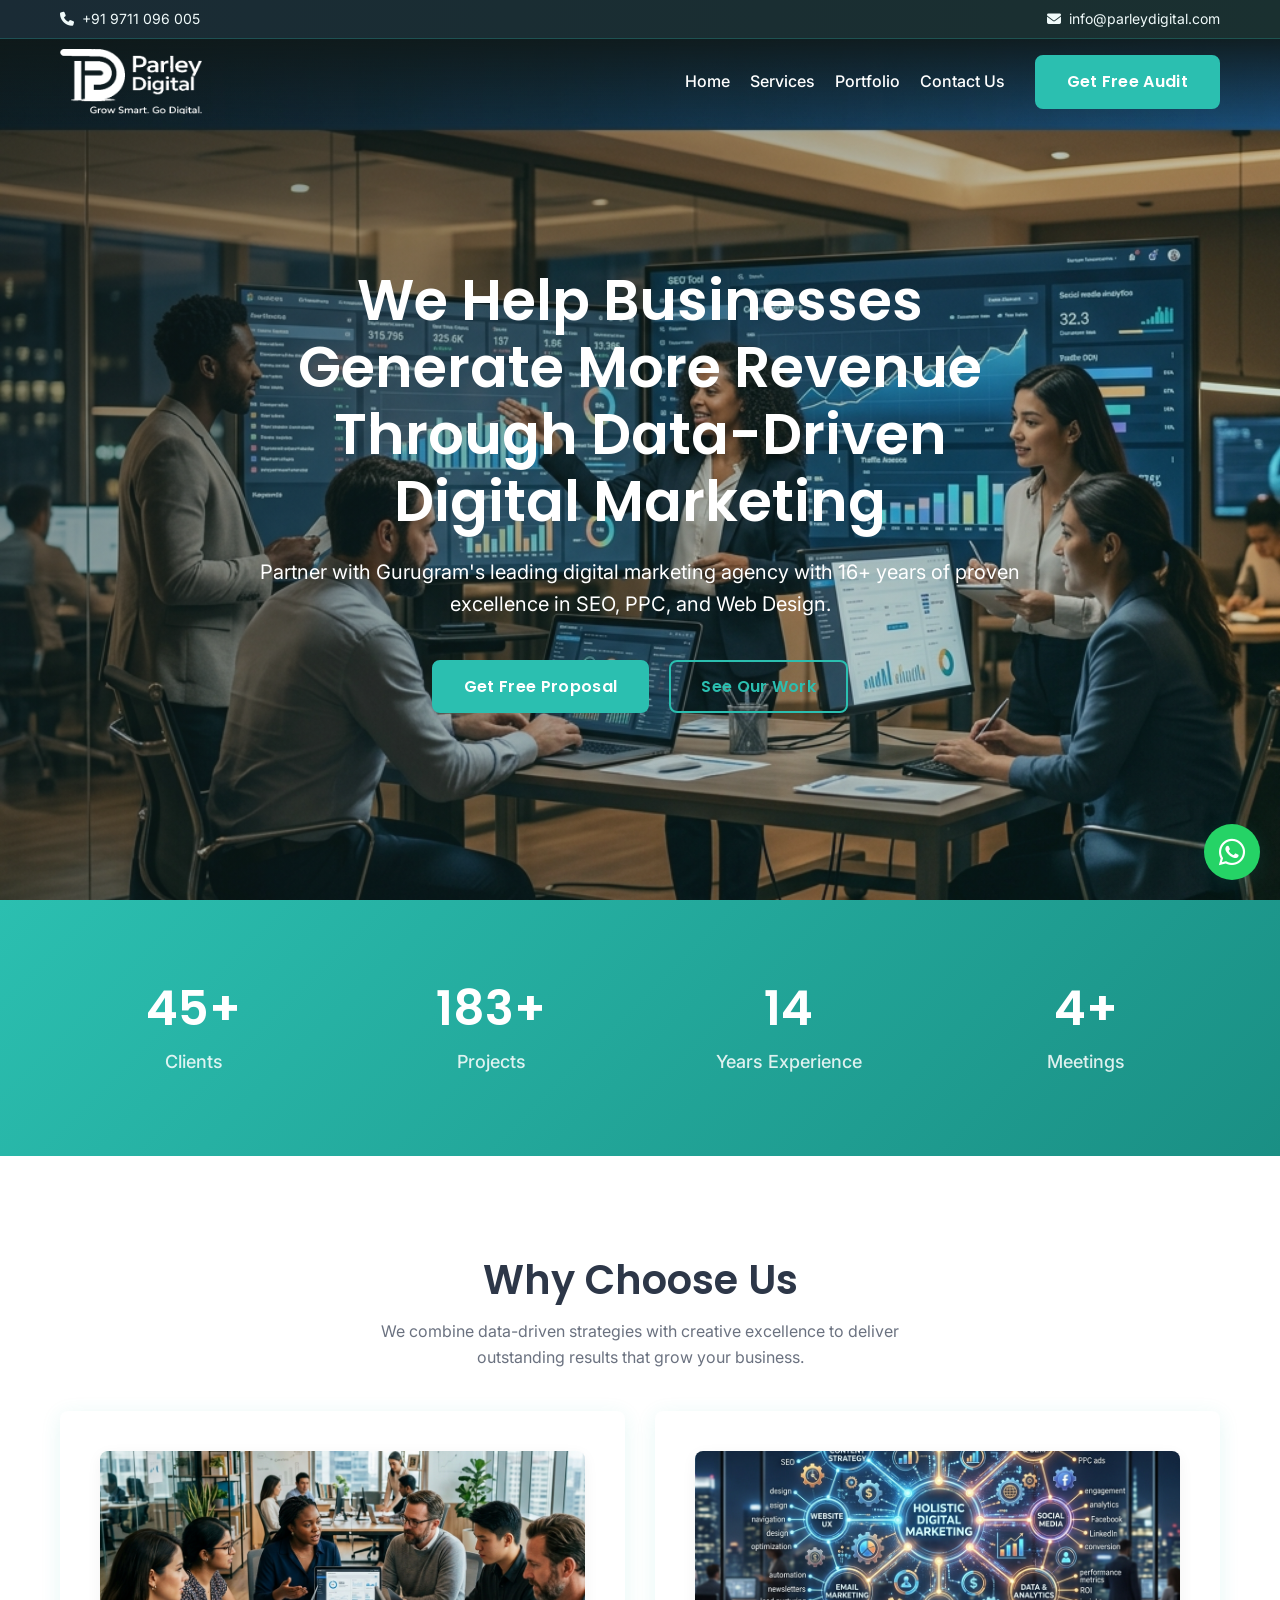
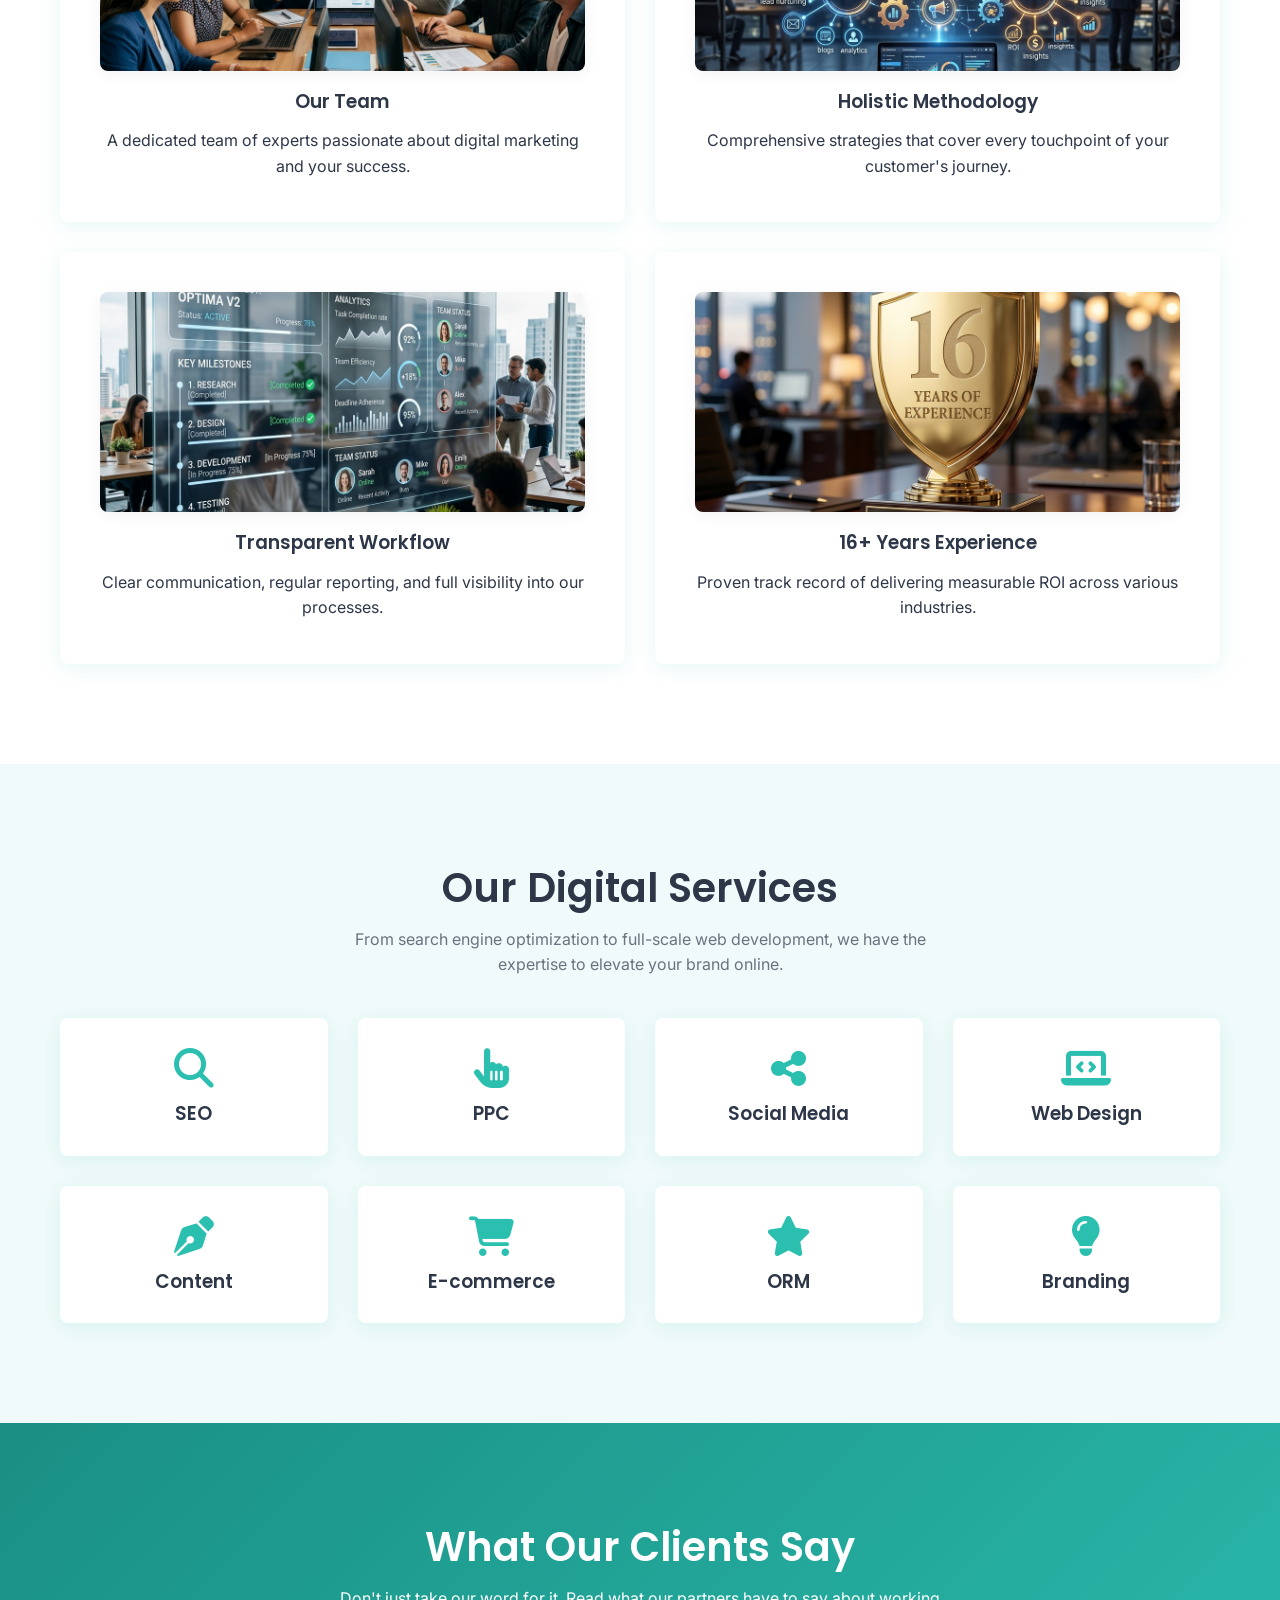
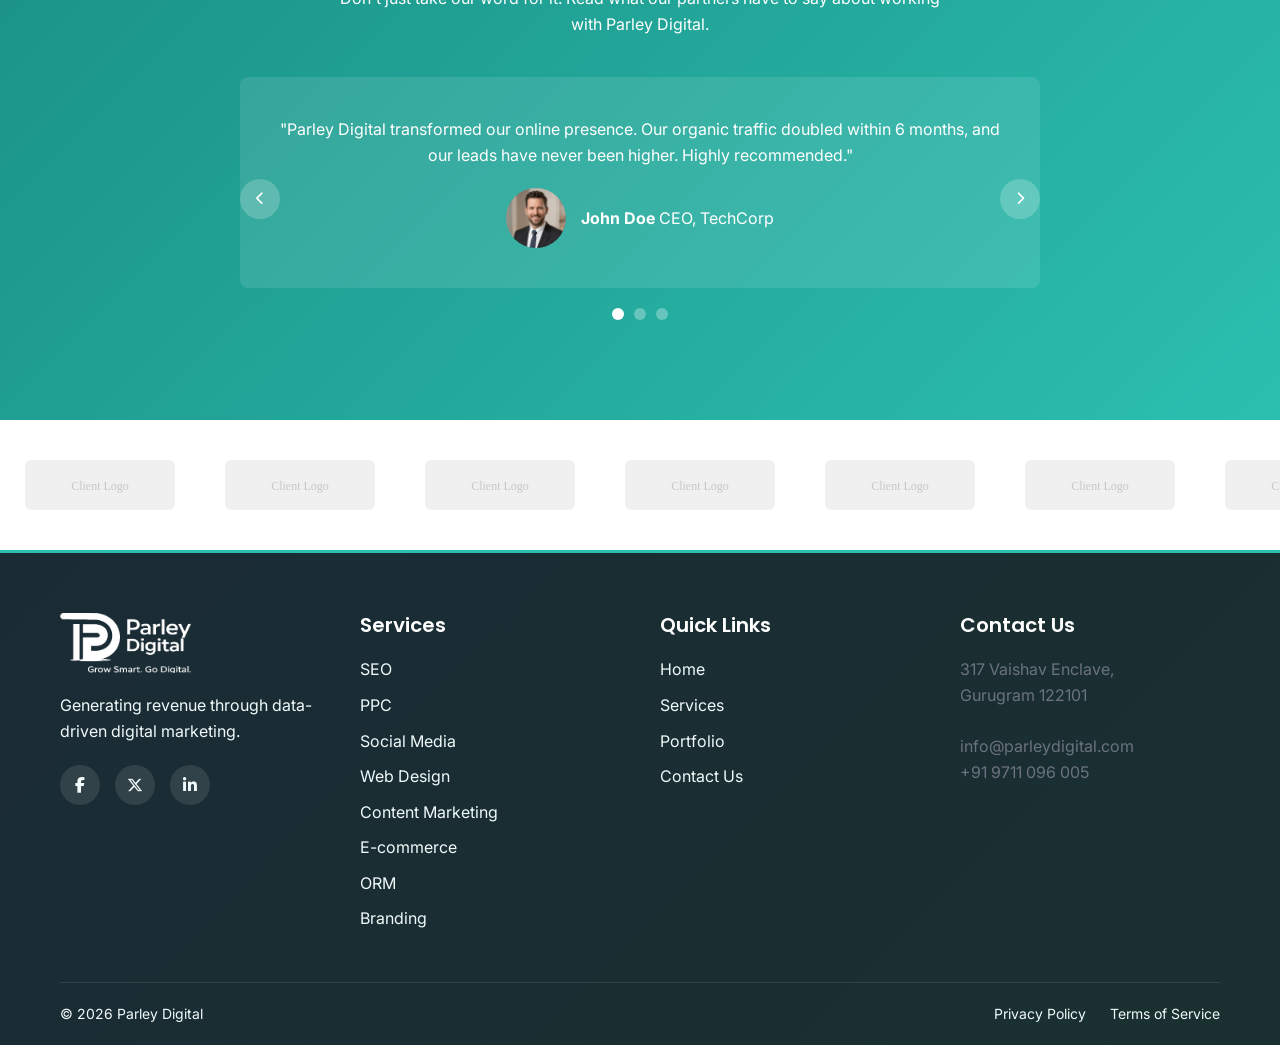
==== index.html @ 940dd18f "Initial commit" ====
<!DOCTYPE html>
<html lang="en">
<head>
  <meta charset="UTF-8">
  <meta name="viewport" content="width=device-width, initial-scale=1.0">
  <title>Digital Marketing Agency India | Parley Digital</title>
  <meta name="description" content="Parley Digital — 16+ years of digital marketing in Gurugram. SEO, PPC, Social Media & Web Design. Get your free proposal today.">
  <link rel="canonical" href="https://parleydigital.com/index.html">
  
  <!-- Favicon -->
  <link rel="icon" type="image/svg+xml" href="assets/icons/favicon.svg">
  
  <!-- Open Graph -->
  <meta property="og:title" content="Digital Marketing Agency India | Parley Digital">
  <meta property="og:description" content="Parley Digital — 16+ years of digital marketing in Gurugram. SEO, PPC, Social Media & Web Design. Get your free proposal today.">
  <meta property="og:type" content="website">
  <meta property="og:url" content="https://parleydigital.com/index.html">
  <meta property="og:image" content="https://parleydigital.com/assets/images/hero-home.jpg">
  
  <!-- Twitter Card -->
  <meta name="twitter:card" content="summary_large_image">
  <meta name="twitter:title" content="Digital Marketing Agency India | Parley Digital">
  <meta name="twitter:description" content="Parley Digital — 16+ years of digital marketing in Gurugram. SEO, PPC, Social Media & Web Design. Get your free proposal today.">
  
  <!-- Preload Hero Image -->
  <link rel="preload" href="assets/images/hero-home.jpg" as="image">
  
  <!-- Google Fonts -->
  <link rel="preconnect" href="https://fonts.googleapis.com">
  <link rel="preconnect" href="https://fonts.gstatic.com" crossorigin>
  <link href="https://fonts.googleapis.com/css2?family=Inter:wght@400;500;600&family=Poppins:wght@500;600;700&display=swap" rel="stylesheet">
  
  <!-- Font Awesome -->
  <link rel="stylesheet" href="https://cdnjs.cloudflare.com/ajax/libs/font-awesome/6.5.0/css/all.min.css">
  
  <!-- Styles -->
  <link rel="stylesheet" href="css/styles.css">

  <!-- JSON-LD LocalBusiness -->
  <script type="application/ld+json">
  {
    "@context": "https://schema.org",
    "@type": "MarketingAgency",
    "name": "Parley Digital",
    "image": "https://parleydigital.com/assets/icons/logo.png",
    "description": "We Help Businesses Generate More Revenue Through Data-Driven Digital Marketing",
    "address": {
      "@type": "PostalAddress",
      "streetAddress": "317 Vaishav Enclave",
      "addressLocality": "Gurugram",
      "postalCode": "122101",
      "addressCountry": "IN"
    },
    "telephone": "+919711096005",
    "url": "https://parleydigital.com",
    "sameAs": [
      "https://twitter.com/parleydigital",
      "https://linkedin.com/company/parleydigital"
    ]
  }
  </script>
</head>
<body class="home-page">

  <!-- SETUP-002: Navigation -->
  <header class="site-header">
    <div class="top-bar">
      <div class="container">
        <div class="top-bar-content">
          <span><i class="fa-solid fa-phone"></i> +91 9711 096 005</span>
          <span><i class="fa-solid fa-envelope"></i> info@parleydigital.com</span>
        </div>
      </div>
    </div>
    <nav class="main-nav">
      <div class="container nav-container">
        <a href="index.html" class="logo">
          <!-- CLIENT: replace with logo SVG -->
          <img src="assets/icons/logo.png" alt="Parley Digital Logo" width="auto" height="55">
        </a>
        
        <button class="menu-toggle" aria-expanded="false" aria-label="Toggle navigation">
          <i class="fa-solid fa-bars"></i>
        </button>

        <div class="nav-links">
          <ul>
            <li><a href="index.html">Home</a></li>
            <li><a href="services.html">Services</a></li>
            <li><a href="portfolio.html">Portfolio</a></li>
            <li><a href="contact.html">Contact Us</a></li>
          </ul>
          <a href="contact.html" class="btn-primary">Get Free Audit</a>
        </div>
      </div>
    </nav>
  </header>

  <main>
    <!-- HOME-001: Hero Section -->
    <section class="hero">
      <div class="hero-overlay"></div>
      <!-- CLIENT: replace with real hero image -->
      <img src="assets/images/hero-home.jpg" alt="Data-Driven Digital Marketing Team" class="hero-img" width="1920" height="1080" fetchpriority="high" loading="eager">
      <div class="container">
        <div class="hero-content">
          <h1>We Help Businesses Generate More Revenue Through Data-Driven Digital Marketing</h1>
          <p>Partner with Gurugram's leading digital marketing agency with 16+ years of proven excellence in SEO, PPC, and Web Design.</p>
          <div class="hero-ctas">
            <a href="contact.html" class="btn-primary">Get Free Proposal</a>
            <a href="portfolio.html" class="btn-secondary">See Our Work</a>
          </div>
        </div>
      </div>
    </section>

    <!-- HOME-002: Stats Counter -->
    <section class="stats reveal">
      <div class="container">
        <div class="stats-grid">
          <div class="stat-item" data-target="50" data-suffix="+">
            <h3><span class="counter">0</span></h3>
            <p>Clients</p>
          </div>
          <div class="stat-item" data-target="200" data-suffix="+">
            <h3><span class="counter">0</span></h3>
            <p>Projects</p>
          </div>
          <div class="stat-item" data-target="16">
            <h3><span class="counter">0</span></h3>
            <p>Years Experience</p>
          </div>
          <div class="stat-item" data-target="5" data-suffix="+">
            <h3><span class="counter">0</span></h3>
            <p>Meetings</p>
          </div>
        </div>
      </div>
    </section>

    <!-- HOME-003: Why Choose Us -->
    <section class="why-us">
      <div class="container">
        <div class="section-title reveal">
          <h2>Why Choose Us</h2>
          <p>We combine data-driven strategies with creative excellence to deliver outstanding results that grow your business.</p>
        </div>
        <div class="why-grid">
          <div class="why-card reveal delay-100">
            <img src="assets/images/why_our_team_new.png" alt="Our Team" class="why-img">
            <h3>Our Team</h3>
            <p>A dedicated team of experts passionate about digital marketing and your success.</p>
          </div>
          <div class="why-card reveal delay-200">
            <img src="assets/images/why_us_methodology_1776846348963.png" alt="Holistic Methodology" class="why-img">
            <h3>Holistic Methodology</h3>
            <p>Comprehensive strategies that cover every touchpoint of your customer's journey.</p>
          </div>
          <div class="why-card reveal delay-300">
            <img src="assets/images/why_us_workflow_1776846402614.png" alt="Transparent Workflow" class="why-img">
            <h3>Transparent Workflow</h3>
            <p>Clear communication, regular reporting, and full visibility into our processes.</p>
          </div>
          <div class="why-card reveal delay-400">
            <img src="assets/images/why_us_experience_1776846447011.png" alt="16+ Years Experience" class="why-img">
            <h3>16+ Years Experience</h3>
            <p>Proven track record of delivering measurable ROI across various industries.</p>
          </div>
        </div>
      </div>
    </section>

    <!-- HOME-004: Services Grid -->
    <section class="services-section">
      <div class="container">
        <div class="section-title reveal">
          <h2>Our Digital Services</h2>
          <p>From search engine optimization to full-scale web development, we have the expertise to elevate your brand online.</p>
        </div>
        <div class="services-grid">
          <a href="services.html#seo" class="service-tile reveal delay-100">
            <i class="fa-solid fa-magnifying-glass"></i>
            <h3>SEO</h3>
          </a>
          <a href="services.html#ppc" class="service-tile reveal delay-200">
            <i class="fa-solid fa-hand-pointer"></i>
            <h3>PPC</h3>
          </a>
          <a href="services.html#social" class="service-tile reveal delay-300">
            <i class="fa-solid fa-share-nodes"></i>
            <h3>Social Media</h3>
          </a>
          <a href="services.html#web-design" class="service-tile reveal delay-400">
            <i class="fa-solid fa-laptop-code"></i>
            <h3>Web Design</h3>
          </a>
          <a href="services.html#content" class="service-tile reveal delay-100">
            <i class="fa-solid fa-pen-nib"></i>
            <h3>Content</h3>
          </a>
          <a href="services.html#ecommerce" class="service-tile reveal delay-200">
            <i class="fa-solid fa-cart-shopping"></i>
            <h3>E-commerce</h3>
          </a>
          <a href="services.html#orm" class="service-tile reveal delay-300">
            <i class="fa-solid fa-star"></i>
            <h3>ORM</h3>
          </a>
          <a href="services.html#branding" class="service-tile reveal delay-400">
            <i class="fa-solid fa-lightbulb"></i>
            <h3>Branding</h3>
          </a>
        </div>
      </div>
    </section>

    <!-- HOME-005: Testimonials Slider -->
    <section class="testimonials-section">
      <div class="container">
        <div class="section-title reveal">
          <h2>What Our Clients Say</h2>
          <p>Don't just take our word for it. Read what our partners have to say about working with Parley Digital.</p>
        </div>
        <div class="slider-container reveal">
          <div class="slider-track">
            <!-- Testimonial 1 -->
            <div class="testimonial-slide">
              <p>"Parley Digital transformed our online presence. Our organic traffic doubled within 6 months, and our leads have never been higher. Highly recommended."</p>
              <div class="testimonial-client">
                <!-- CLIENT: replace with real client photo -->
                <img src="assets/images/placeholder-client.jpg" alt="John Doe - CEO" width="60" height="60" loading="lazy">
                <div>
                  <strong>John Doe</strong>
                  <span>CEO, TechCorp</span>
                </div>
              </div>
            </div>
            <!-- Testimonial 2 -->
            <div class="testimonial-slide">
              <p>"The team's transparent workflow and holistic methodology mean we always know exactly what they're doing and why. True partners in our growth."</p>
              <div class="testimonial-client">
                <!-- CLIENT: replace with real client photo -->
                <img src="assets/images/placeholder-client.jpg" alt="Jane Smith - Marketing Director" width="60" height="60" loading="lazy">
                <div>
                  <strong>Jane Smith</strong>
                  <span>Marketing Director, RetailPlus</span>
                </div>
              </div>
            </div>
            <!-- Testimonial 3 -->
            <div class="testimonial-slide">
              <p>"Their web design team delivered a beautiful, fast, and SEO-optimized site that perfectly captures our brand identity. We couldn't be happier."</p>
              <div class="testimonial-client">
                <!-- CLIENT: replace with real client photo -->
                <img src="assets/images/placeholder-client.jpg" alt="Michael Brown - Founder" width="60" height="60" loading="lazy">
                <div>
                  <strong>Michael Brown</strong>
                  <span>Founder, StartupX</span>
                </div>
              </div>
            </div>
          </div>
          <div class="slider-arrows">
            <button class="slider-prev" aria-label="Previous Testimonial"><i class="fa-solid fa-chevron-left"></i></button>
            <button class="slider-next" aria-label="Next Testimonial"><i class="fa-solid fa-chevron-right"></i></button>
          </div>
          <div class="slider-dots"></div>
        </div>
      </div>
    </section>

    <!-- HOME-006: Client Logo Strip -->
    <section class="client-strip reveal">
      <div class="logo-slider">
        <!-- 8 Logos (repeated once for infinite scroll, meaning 16 total) -->
        <!-- CLIENT: replace with real client logos -->
        <div class="logo-slide"><img src="assets/images/logo-placeholder.svg" alt="Client Logo 1" width="150" height="50" loading="lazy"></div>
        <div class="logo-slide"><img src="assets/images/logo-placeholder.svg" alt="Client Logo 2" width="150" height="50" loading="lazy"></div>
        <div class="logo-slide"><img src="assets/images/logo-placeholder.svg" alt="Client Logo 3" width="150" height="50" loading="lazy"></div>
        <div class="logo-slide"><img src="assets/images/logo-placeholder.svg" alt="Client Logo 4" width="150" height="50" loading="lazy"></div>
        <div class="logo-slide"><img src="assets/images/logo-placeholder.svg" alt="Client Logo 5" width="150" height="50" loading="lazy"></div>
        <div class="logo-slide"><img src="assets/images/logo-placeholder.svg" alt="Client Logo 6" width="150" height="50" loading="lazy"></div>
        <div class="logo-slide"><img src="assets/images/logo-placeholder.svg" alt="Client Logo 7" width="150" height="50" loading="lazy"></div>
        <div class="logo-slide"><img src="assets/images/logo-placeholder.svg" alt="Client Logo 8" width="150" height="50" loading="lazy"></div>
        <!-- Duplicates for seamless transition -->
        <!-- CLIENT: replace with real client logos -->
        <div class="logo-slide"><img src="assets/images/logo-placeholder.svg" alt="Client Logo 1 Backup" width="150" height="50" loading="lazy"></div>
        <div class="logo-slide"><img src="assets/images/logo-placeholder.svg" alt="Client Logo 2 Backup" width="150" height="50" loading="lazy"></div>
        <div class="logo-slide"><img src="assets/images/logo-placeholder.svg" alt="Client Logo 3 Backup" width="150" height="50" loading="lazy"></div>
        <div class="logo-slide"><img src="assets/images/logo-placeholder.svg" alt="Client Logo 4 Backup" width="150" height="50" loading="lazy"></div>
        <div class="logo-slide"><img src="assets/images/logo-placeholder.svg" alt="Client Logo 5 Backup" width="150" height="50" loading="lazy"></div>
        <div class="logo-slide"><img src="assets/images/logo-placeholder.svg" alt="Client Logo 6 Backup" width="150" height="50" loading="lazy"></div>
        <div class="logo-slide"><img src="assets/images/logo-placeholder.svg" alt="Client Logo 7 Backup" width="150" height="50" loading="lazy"></div>
        <div class="logo-slide"><img src="assets/images/logo-placeholder.svg" alt="Client Logo 8 Backup" width="150" height="50" loading="lazy"></div>
      </div>
    </section>

  </main>

  <!-- SETUP-003: Footer -->
  <footer class="site-footer">
    <div class="container">
      <div class="footer-grid">
        <!-- Col 1 -->
        <div class="footer-col reveal delay-100">
          <a href="index.html" class="footer-logo">
            <!-- CLIENT: replace with logo SVG -->
            <img src="assets/icons/logo.png" alt="Parley Digital Logo" width="auto" height="55" loading="lazy">
          </a>
          <p class="tagline">Generating revenue through data-driven digital marketing.</p>
          <div class="social-links">
            <a href="https://facebook.com/parleydigital1" target="_blank" rel="noopener" aria-label="Facebook"><i class="fa-brands fa-facebook-f"></i></a>
            <a href="https://twitter.com/parleydigital" target="_blank" rel="noopener" aria-label="Twitter"><i class="fa-brands fa-x-twitter"></i></a>
            <a href="https://linkedin.com/company/parleydigital" target="_blank" rel="noopener" aria-label="LinkedIn"><i class="fa-brands fa-linkedin-in"></i></a>
          </div>
        </div>
        <!-- Col 2 -->
        <div class="footer-col reveal delay-200">
          <h3>Services</h3>
          <ul>
            <li><a href="services.html#seo">SEO</a></li>
            <li><a href="services.html#ppc">PPC</a></li>
            <li><a href="services.html#social">Social Media</a></li>
            <li><a href="services.html#web-design">Web Design</a></li>
            <li><a href="services.html#content">Content Marketing</a></li>
            <li><a href="services.html#ecommerce">E-commerce</a></li>
            <li><a href="services.html#orm">ORM</a></li>
            <li><a href="services.html#branding">Branding</a></li>
          </ul>
        </div>
        <!-- Col 3 -->
        <div class="footer-col reveal delay-300">
          <h3>Quick Links</h3>
          <ul>
            <li><a href="index.html">Home</a></li>
            <li><a href="services.html">Services</a></li>
            <li><a href="portfolio.html">Portfolio</a></li>
            <li><a href="contact.html">Contact Us</a></li>
          </ul>
        </div>
        <!-- Col 4 -->
        <div class="footer-col reveal delay-400">
          <h3>Contact Us</h3>
          <address>
            317 Vaishav Enclave,<br>
            Gurugram 122101<br><br>
            <a href="mailto:info@parleydigital.com">info@parleydigital.com</a><br>
            <a href="tel:+919711096005">+91 9711 096 005</a>
          </address>
        </div>
      </div>
      <div class="bottom-bar">
        <p>&copy; 2026 Parley Digital</p>
        <div class="legal-links">
          <a href="privacy-policy.html">Privacy Policy</a>
          <a href="terms.html">Terms of Service</a>
        </div>
      </div>
    </div>
  </footer>

  <!-- WhatsApp Floating Button -->
  <a href="https://wa.me/919711096005?text=Hi%2C%20I%27m%20interested%20in%20your%20services" class="whatsapp-btn" target="_blank" title="Chat with us" aria-label="Chat with us on WhatsApp">
    <i class="fa-brands fa-whatsapp"></i>
  </a>

  <!-- Scripts -->
  <script src="js/main.js"></script>
</body>
</html>
---- css/styles.css ----
/* ==========================================================================
   SETUP-001 - Design Tokens
   ========================================================================== */
:root {
  /* Parley Digital brand palette — matched to logo teal */
  --color-primary: #2BBFB0;   /* bright teal  */
  --color-primary-dark: #1A8F84; /* deep teal hover */
  --color-accent:  #F4845F;   /* warm coral accent */
  --color-dark:    #2D3748;   /* charcoal (logo text colour) */
  --color-light:   #F0FAFA;   /* teal-tinted off-white */
  --color-gray:    #6B7280;
  --color-white:   #FFFFFF;
  --font-heading:  'Poppins', sans-serif;
  --font-body:     'Inter', sans-serif;
  --radius:        8px;
  --shadow:        0 4px 20px rgba(43,191,176,0.12);
  --transition:    all 0.3s ease;
  --container-max: 1200px;
}

/* ==========================================================================
   CSS Reset
   ========================================================================== */
*, *::before, *::after {
  box-sizing: border-box;
  margin: 0;
  padding: 0;
}

html {
  scroll-behavior: smooth;
  font-family: var(--font-body);
  color: var(--color-dark);
}

body {
  line-height: 1.6;
  background-color: var(--color-white);
  overflow-x: hidden;
}

h1, h2, h3, h4, h5, h6 {
  font-family: var(--font-heading);
  font-weight: 600;
  line-height: 1.2;
}

img {
  max-width: 100%;
  height: auto;
  display: block;
}

a {
  text-decoration: none;
  color: inherit;
  transition: var(--transition);
}

ul {
  list-style: none;
}

/* ==========================================================================
   Utility Classes
   ========================================================================== */
.container {
  width: 100%;
  max-width: var(--container-max);
  margin: 0 auto;
  padding: 0 20px;
}

.btn-primary {
  display: inline-block;
  background-color: var(--color-primary);
  color: var(--color-white);
  font-family: var(--font-heading);
  font-weight: 600;
  padding: 12px 30px;
  border-radius: var(--radius);
  transition: var(--transition);
  border: 2px solid var(--color-primary);
  cursor: pointer;
  text-align: center;
  letter-spacing: 0.02em;
}

.btn-primary:hover {
  background-color: var(--color-primary-dark);
  border-color: var(--color-primary-dark);
  color: var(--color-white);
  transform: translateY(-2px);
  box-shadow: 0 6px 20px rgba(43,191,176,0.35);
}

.btn-secondary {
  display: inline-block;
  background-color: transparent;
  color: var(--color-primary);
  font-family: var(--font-heading);
  font-weight: 600;
  padding: 12px 30px;
  border-radius: var(--radius);
  transition: var(--transition);
  border: 2px solid var(--color-primary);
  cursor: pointer;
  text-align: center;
  letter-spacing: 0.02em;
}

.btn-secondary:hover {
  background-color: var(--color-primary);
  color: var(--color-white);
  transform: translateY(-2px);
  box-shadow: 0 6px 20px rgba(43,191,176,0.35);
}

.section-title {
  text-align: center;
  margin-bottom: 40px;
}

.section-title h2 {
  font-size: 2.5rem;
  color: var(--color-dark);
  margin-bottom: 15px;
}

.section-title p {
  color: var(--color-gray);
  max-width: 600px;
  margin: 0 auto;
}

/* ==========================================================================
   Scroll Reveal Base
   ========================================================================== */
.reveal {
  opacity: 0;
  transform: translateY(30px);
  transition: all 0.6s ease;
}

.reveal.visible {
  opacity: 1;
  transform: translateY(0);
}

/* ==========================================================================
   SETUP-002 - Navigation
   ========================================================================== */
.site-header {
  position: fixed;
  top: 0;
  left: 0;
  width: 100%;
  z-index: 1000;
  transition: var(--transition);
}

.site-header.scrolled {
  background-color: var(--color-white);
  box-shadow: 0 2px 20px rgba(43,191,176,0.15);
}

.site-header.scrolled .top-bar {
  display: none;
}

.top-bar {
  background: linear-gradient(90deg, #1A2B35 0%, #1A3030 100%);
  color: var(--color-light);
  padding: 8px 0;
  font-size: 0.875rem;
  border-bottom: 1px solid rgba(43,191,176,0.25);
}

.top-bar-content {
  display: flex;
  justify-content: space-between;
  align-items: center;
}

.top-bar-content span {
  display: flex;
  align-items: center;
  gap: 8px;
}

.main-nav {
  padding: 10px 0;
  background-color: transparent;
  transition: var(--transition);
}

.site-header.scrolled .main-nav {
  padding: 6px 0;
}

.nav-container {
  display: flex;
  justify-content: space-between;
  align-items: center;
}

.logo img {
  height: 65px;
  width: auto;
  transition: var(--transition);
  /* mix-blend-mode removes white bg on any surface */
  mix-blend-mode: multiply;
}

.nav-links {
  display: flex;
  align-items: center;
  gap: 30px;
}

.nav-links ul {
  display: flex;
  gap: 20px;
}

.nav-links a:not(.btn-primary) {
  font-weight: 500;
  color: var(--color-dark);
}

.nav-links a:not(.btn-primary):hover {
  color: var(--color-primary);
}

/* Show logo naturally over dark visor, inverted if transparent, or kept visible */
.site-header:not(.scrolled) .logo img {
  filter: brightness(0) invert(1);
  mix-blend-mode: normal; /* Override multiply so inverted logo does not disappear */
}

/* Dark visor behind nav so logo & links are readable on hero */
.site-header:not(.scrolled) .main-nav {
  background: linear-gradient(to bottom, rgba(15,25,25,0.88) 0%, rgba(15,25,25,0.0) 100%);
}

.site-header:not(.scrolled) .top-bar {
  /* top-bar already has dark bg — stays as-is */
}

.site-header:not(.scrolled) .nav-links a:not(.btn-primary),
.site-header:not(.scrolled) .menu-toggle {
  color: var(--color-white);
}

.menu-toggle {
  display: none;
  background: none;
  border: none;
  font-size: 1.5rem;
  color: var(--color-dark);
  cursor: pointer;
}

@media (max-width: 768px) {
  .top-bar {
    display: none;
  }
  .site-header:not(.scrolled) .nav-links.active a:not(.btn-primary) {
    color: var(--color-dark);
  }
  .nav-links {
    position: fixed;
    top: 85px;
    left: -100%;
    width: 100%;
    height: calc(100vh - 85px);
    background-color: var(--color-white);
    flex-direction: column;
    justify-content: center;
    transition: var(--transition);
  }
  .nav-links.active {
    left: 0;
  }
  .nav-links ul {
    flex-direction: column;
    align-items: center;
  }
  .menu-toggle {
    display: block;
  }
}

/* ==========================================================================
   SETUP-003 - Footer
   ========================================================================== */
.site-footer {
  background: linear-gradient(135deg, #1A2B35 0%, #1A3030 100%);
  color: var(--color-light);
  padding: 60px 0 20px;
  border-top: 3px solid var(--color-primary);
}

.footer-grid {
  display: grid;
  grid-template-columns: repeat(4, 1fr);
  gap: 40px;
  margin-bottom: 40px;
}

.footer-logo img {
  height: 60px;
  width: auto;
  /* invert to full white on dark footer */
  filter: brightness(0) invert(1);
  margin-bottom: 20px;
}

.social-links {
  display: flex;
  gap: 15px;
  margin-top: 20px;
}

.social-links a {
  display: flex;
  align-items: center;
  justify-content: center;
  width: 40px;
  height: 40px;
  background-color: rgba(255, 255, 255, 0.1);
  border-radius: 50%;
  transition: var(--transition);
}

.social-links a:hover {
  background-color: var(--color-primary);
}

.footer-col h3 {
  font-size: 1.25rem;
  margin-bottom: 20px;
  color: var(--color-white);
}

.footer-col ul li {
  margin-bottom: 10px;
}

.footer-col a:hover {
  color: var(--color-primary);
}

.footer-col address {
  font-style: normal;
  color: var(--color-gray);
}

.bottom-bar {
  border-top: 1px solid rgba(255, 255, 255, 0.1);
  padding-top: 20px;
  display: flex;
  justify-content: space-between;
  align-items: center;
  font-size: 0.875rem;
}

.legal-links a {
  margin-left: 20px;
}

@media (max-width: 768px) {
  .footer-grid {
    grid-template-columns: 1fr;
  }
  .bottom-bar {
    flex-direction: column;
    gap: 10px;
    text-align: center;
  }
}

/* ==========================================================================
   HOME-001 - Hero
   ========================================================================== */
.hero {
  position: relative;
  min-height: 100vh;
  display: flex;
  align-items: center;
  background: linear-gradient(135deg, #1A2B35 0%, #1E3A38 50%, #1A2B35 100%);
  color: var(--color-white);
  padding-top: 80px;
  overflow: hidden;
}

.hero-overlay {
  position: absolute;
  top: 0;
  left: 0;
  width: 100%;
  height: 100%;
  background: linear-gradient(135deg, rgba(20,35,35,0.55) 0%, rgba(43,191,176,0.10) 100%);
  z-index: 1;
}

.hero-img {
  position: absolute;
  top: 0;
  left: 0;
  width: 100%;
  height: 100%;
  object-fit: cover;
  z-index: 0;
}

.hero-content {
  position: relative;
  z-index: 2;
  text-align: center;
  max-width: 800px;
  margin: 0 auto;
}

.hero h1 {
  font-size: 3.5rem;
  margin-bottom: 20px;
  animation: fadeInUp 1s ease forwards;
}

.hero p {
  font-size: 1.25rem;
  margin-bottom: 40px;
  animation: fadeInUp 1s ease 0.2s forwards;
  opacity: 0;
}

.hero-ctas {
  display: flex;
  justify-content: center;
  gap: 20px;
  animation: fadeInUp 1s ease 0.4s forwards;
  opacity: 0;
}

@keyframes fadeInUp {
  from {
    opacity: 0;
    transform: translateY(30px);
  }
  to {
    opacity: 1;
    transform: translateY(0);
  }
}

/* ==========================================================================
   HOME-002 - Stats Counter
   ========================================================================== */
.stats {
  padding: 80px 0;
  background: linear-gradient(135deg, var(--color-primary) 0%, var(--color-primary-dark) 100%);
  color: var(--color-white);
}

.stats-grid {
  display: grid;
  grid-template-columns: repeat(4, 1fr);
  gap: 30px;
  text-align: center;
}

.stat-item h3 {
  font-size: 3rem;
  color: var(--color-white);
  margin-bottom: 10px;
}

.stat-item p {
  font-size: 1.125rem;
  color: rgba(255,255,255,0.85);
  font-weight: 500;
}

@media (max-width: 768px) {
  .stats-grid {
    grid-template-columns: repeat(2, 1fr);
  }
}

/* ==========================================================================
   HOME-003 - Why Choose Us
   ========================================================================== */
.why-us {
  padding: 100px 0;
}

.why-grid {
  display: grid;
  grid-template-columns: repeat(2, 1fr);
  gap: 30px;
}

.why-card {
  background: var(--color-white);
  padding: 40px;
  border-radius: var(--radius);
  box-shadow: var(--shadow);
  text-align: center;
  border-bottom: 3px solid transparent;
  transition: var(--transition);
}

.why-card:hover {
  border-bottom-color: var(--color-primary);
  transform: translateY(-4px);
  box-shadow: 0 8px 30px rgba(43,191,176,0.18);
}

.why-card i {
  font-size: 3rem;
  color: var(--color-accent);
  margin-bottom: 20px;
}

.why-img {
  width: 100%;
  height: 220px;
  object-fit: cover;
  border-radius: var(--radius);
  margin-bottom: 20px;
  box-shadow: 0 4px 15px rgba(0,0,0,0.05);
}

.why-card h3 {
  margin-bottom: 15px;
}

@media (max-width: 768px) {
  .why-grid {
    grid-template-columns: 1fr;
  }
}

/* ==========================================================================
   HOME-004 - Services
   ========================================================================== */
.services-section {
  padding: 100px 0;
  background-color: var(--color-light);
}

.services-grid {
  display: grid;
  grid-template-columns: repeat(4, 1fr);
  gap: 30px;
}

.service-tile {
  background: var(--color-white);
  padding: 30px 20px;
  border-radius: var(--radius);
  text-align: center;
  box-shadow: var(--shadow);
  transition: var(--transition);
  display: block;
}

.service-tile:hover {
  transform: translateY(-10px);
  box-shadow: 0 12px 35px rgba(43,191,176,0.25);
  border-bottom: 3px solid var(--color-primary);
}

.service-tile i {
  font-size: 2.5rem;
  color: var(--color-primary);
  margin-bottom: 15px;
}

.service-tile h3 {
  color: var(--color-dark);
}

@media (max-width: 1440px) {
  .services-grid {
    grid-template-columns: repeat(4, 1fr);
  }
}

@media (max-width: 768px) {
  .services-grid {
    grid-template-columns: repeat(2, 1fr);
  }
}

/* ==========================================================================
   HOME-005 - Testimonials Slider
   ========================================================================== */
.testimonials-section {
  padding: 100px 0;
  background: linear-gradient(135deg, var(--color-primary-dark) 0%, var(--color-primary) 100%);
  color: var(--color-white);
}

.testimonials-section .section-title h2,
.testimonials-section .section-title p {
  color: var(--color-white);
}

.slider-container {
  position: relative;
  max-width: 800px;
  margin: 0 auto;
  overflow: hidden;
}

.slider-track {
  display: flex;
  transition: transform 0.5s ease-in-out;
}

.testimonial-slide {
  min-width: 100%;
  padding: 40px;
  text-align: center;
  background: rgba(255,255,255,0.1);
  border-radius: var(--radius);
  box-sizing: border-box;
}

.testimonial-client {
  display: flex;
  align-items: center;
  justify-content: center;
  gap: 15px;
  margin-top: 20px;
}

.testimonial-client img {
  width: 60px;
  height: 60px;
  border-radius: 50%;
  object-fit: cover;
}

.slider-arrows {
  display: flex;
  justify-content: space-between;
  position: absolute;
  top: 50%;
  width: 100%;
  transform: translateY(-50%);
  pointer-events: none;
}

.slider-arrows button {
  background: rgba(255,255,255,0.2);
  border: none;
  color: var(--color-white);
  width: 40px;
  height: 40px;
  border-radius: 50%;
  cursor: pointer;
  pointer-events: auto;
  transition: var(--transition);
}

.slider-arrows button:hover {
  background: var(--color-white);
  color: var(--color-primary);
}

.slider-dots {
  display: flex;
  justify-content: center;
  gap: 10px;
  margin-top: 20px;
}

.dot {
  width: 12px;
  height: 12px;
  border-radius: 50%;
  background: rgba(255,255,255,0.3);
  cursor: pointer;
  transition: var(--transition);
}

.dot.active {
  background: var(--color-white);
}

/* ==========================================================================
   HOME-006 - Client Logo Strip
   ========================================================================== */
.client-strip {
  padding: 40px 0;
  background: var(--color-white);
  overflow: hidden;
}

.logo-slider {
  display: flex;
  width: calc(200px * 16);
  animation: scrollLogos 20s linear infinite;
}

.logo-slider:hover {
  animation-play-state: paused;
}

.logo-slide {
  width: 200px;
  display: flex;
  justify-content: center;
  align-items: center;
  padding: 0 20px;
}

.logo-slide img {
  max-height: 50px;
  filter: grayscale(100%);
  transition: var(--transition);
  opacity: 0.6;
}

.logo-slide img:hover {
  filter: grayscale(0%);
  opacity: 1;
}

@keyframes scrollLogos {
  0% { transform: translateX(0); }
  100% { transform: translateX(calc(-200px * 8)); }
}

/* ==========================================================================
   SERVICES PAGE (services.html)
   ========================================================================== */
.page-hero {
  padding: 150px 0 80px;
  background: linear-gradient(135deg, rgba(26,43,53,0.60) 0%, rgba(26,48,48,0.60) 100%), url('../assets/images/hero-page-bg.png') center/cover no-repeat;
  color: var(--color-white);
  text-align: center;
  border-bottom: 3px solid var(--color-primary);
}

.page-hero h1 {
  font-size: 3rem;
  margin-bottom: 20px;
}

.breadcrumb {
  display: flex;
  justify-content: center;
  gap: 10px;
  color: var(--color-gray);
}

.breadcrumb a {
  color: var(--color-primary);
}

.breadcrumb a:hover {
  color: var(--color-white);
}

.service-section {
  padding: 100px 0;
}

.service-section:nth-child(even) {
  background-color: var(--color-light);
}

.service-row {
  display: flex;
  align-items: center;
  gap: 50px;
}

.service-row.reverse {
  flex-direction: row-reverse;
}

.service-img {
  flex: 1;
}

.service-img img {
  border-radius: var(--radius);
  box-shadow: var(--shadow);
}

.service-content {
  flex: 1;
}

.service-content h2 {
  font-size: 2.5rem;
  margin-bottom: 20px;
}

@media (max-width: 768px) {
  .service-row, .service-row.reverse {
    flex-direction: column;
  }
}

.faq-section {
  padding: 100px 0;
  background-color: var(--color-white);
}

.faq-item {
  border-bottom: 1px solid #eee;
  margin-bottom: 15px;
}

.faq-question {
  width: 100%;
  text-align: left;
  background: none;
  border: none;
  padding: 20px 0;
  font-size: 1.25rem;
  font-weight: 600;
  font-family: var(--font-heading);
  color: var(--color-dark);
  cursor: pointer;
  display: flex;
  justify-content: space-between;
  align-items: center;
}

.faq-answer {
  max-height: 0;
  overflow: hidden;
  transition: max-height 0.3s ease;
}

.faq-answer p {
  padding-bottom: 20px;
  color: var(--color-gray);
}

.faq-item.active .faq-answer {
  max-height: 500px;
}

.faq-item.active .faq-question i {
  transform: rotate(180deg);
}

/* ==========================================================================
   PORTFOLIO PAGE (portfolio.html)
   ========================================================================== */
.portfolio-section {
  padding: 100px 0;
}

.portfolio-filter {
  display: flex;
  justify-content: center;
  flex-wrap: wrap;
  gap: 15px;
  margin-bottom: 40px;
}

.filter-btn {
  background: none;
  border: 1px solid var(--color-gray);
  padding: 8px 20px;
  border-radius: 30px;
  cursor: pointer;
  font-family: var(--font-heading);
  transition: var(--transition);
}

.filter-btn.active, .filter-btn:hover {
  background: var(--color-primary);
  color: var(--color-white);
  border-color: var(--color-primary);
}

.portfolio-grid {
  display: grid;
  grid-template-columns: repeat(3, 1fr);
  gap: 30px;
}

.portfolio-card {
  position: relative;
  overflow: hidden;
  border-radius: var(--radius);
  box-shadow: var(--shadow);
  background: var(--color-white);
  transition: var(--transition);
}

.portfolio-card:hover {
  transform: translateY(-6px);
}

.portfolio-img {
  position: relative;
  overflow: hidden;
}

.portfolio-img img {
  width: 100%;
  aspect-ratio: 4/3;
  object-fit: cover;
  transition: transform 0.5s ease;
}

.portfolio-overlay {
  position: absolute;
  top: 0;
  left: 0;
  width: 100%;
  height: 100%;
  background: linear-gradient(135deg, rgba(26,143,132,0.92) 0%, rgba(43,191,176,0.88) 100%);
  display: flex;
  align-items: center;
  justify-content: center;
  opacity: 0;
  transition: opacity 0.3s ease;
}

.portfolio-card:hover .portfolio-img img {
  transform: scale(1.1);
}

.portfolio-card:hover .portfolio-overlay {
  opacity: 1;
}

.portfolio-content {
  padding: 20px;
  text-align: center;
}

.portfolio-category {
  color: var(--color-accent);
  font-size: 0.875rem;
  font-weight: 600;
  text-transform: uppercase;
  margin-bottom: 10px;
}

.portfolio-title {
  font-size: 1.25rem;
  margin-bottom: 10px;
}

.portfolio-metric {
  color: var(--color-gray);
  font-size: 0.9rem;
}

@media (max-width: 768px) {
  .portfolio-grid {
    grid-template-columns: 1fr;
  }
}

.team-section {
  padding: 100px 0;
  background-color: var(--color-light);
}

.team-grid {
  display: grid;
  grid-template-columns: repeat(3, 1fr);
  gap: 30px;
}

.team-card {
  text-align: center;
  background: var(--color-white);
  padding: 40px 20px;
  border-radius: var(--radius);
  box-shadow: var(--shadow);
}

.team-img {
  width: 150px;
  height: 150px;
  margin: 0 auto 20px;
  border-radius: 50%;
  overflow: hidden;
  border: 4px solid var(--color-primary);
}

.team-img img {
  width: 100%;
  height: 100%;
  object-fit: cover;
}

.team-social {
  margin-top: 15px;
}

.team-social a {
  color: var(--color-primary);
  font-size: 1.25rem;
}

@media (max-width: 768px) {
  .team-grid {
    grid-template-columns: 1fr;
  }
}

/* ==========================================================================
   CONTACT PAGE (contact.html)
   ========================================================================== */
.contact-section {
  padding: 100px 0;
}

.contact-layout {
  display: flex;
  gap: 50px;
}

.contact-form-wrap {
  flex: 0 0 60%;
  background: var(--color-white);
  padding: 40px;
  border-radius: var(--radius);
  box-shadow: var(--shadow);
}

.contact-details-wrap {
  flex: 0 0 calc(40% - 50px);
}

.form-group {
  margin-bottom: 20px;
}

.form-group label {
  display: block;
  margin-bottom: 5px;
  font-weight: 500;
}

.form-control {
  width: 100%;
  padding: 12px 15px;
  border: 1px solid #ddd;
  border-radius: var(--radius);
  font-family: var(--font-body);
  transition: var(--transition);
}

.form-control:focus {
  outline: none;
  border-color: var(--color-primary);
}

.contact-info-item {
  display: flex;
  gap: 15px;
  margin-bottom: 30px;
}

.contact-info-item i {
  font-size: 1.5rem;
  color: var(--color-primary);
}

.map-container {
  border-radius: var(--radius);
  overflow: hidden;
  margin-top: 30px;
  height: 300px;
}

.map-container iframe {
  width: 100%;
  height: 100%;
  border: none;
}

@media (max-width: 768px) {
  .contact-layout {
    flex-direction: column;
  }
  .contact-form-wrap, .contact-details-wrap {
    flex: 1 1 100%;
  }
}

/* ==========================================================================
   PERF-002 - WhatsApp Button
   ========================================================================== */
.whatsapp-btn {
  position: fixed;
  bottom: 20px;
  right: 20px;
  width: 56px;
  height: 56px;
  background-color: #25D366;
  color: white;
  border-radius: 50%;
  display: flex;
  align-items: center;
  justify-content: center;
  font-size: 30px;
  box-shadow: var(--shadow);
  z-index: 1000;
  animation: pulse 2s infinite;
  transition: var(--transition);
}

.whatsapp-btn:hover {
  transform: scale(1.1);
  color: white;
}

.whatsapp-btn[title]:hover::after {
  content: attr(title);
  position: absolute;
  right: 70px;
  background: var(--color-dark);
  color: var(--color-white);
  padding: 5px 10px;
  border-radius: 4px;
  font-size: 14px;
  white-space: nowrap;
}

@keyframes pulse {
  0% { box-shadow: 0 0 0 0 rgba(37, 211, 102, 0.7); }
  70% { box-shadow: 0 0 0 15px rgba(37, 211, 102, 0); }
  100% { box-shadow: 0 0 0 0 rgba(37, 211, 102, 0); }
}

/* Utilities for delay */
.delay-100 { transition-delay: 0.1s; }
.delay-200 { transition-delay: 0.2s; }
.delay-300 { transition-delay: 0.3s; }
.delay-400 { transition-delay: 0.4s; }

.text-page {
  padding: 100px 0;
  max-width: 800px;
}

.text-page h2 {
  margin-top: 30px;
  margin-bottom: 15px;
}

.text-page p {
  margin-bottom: 15px;
}
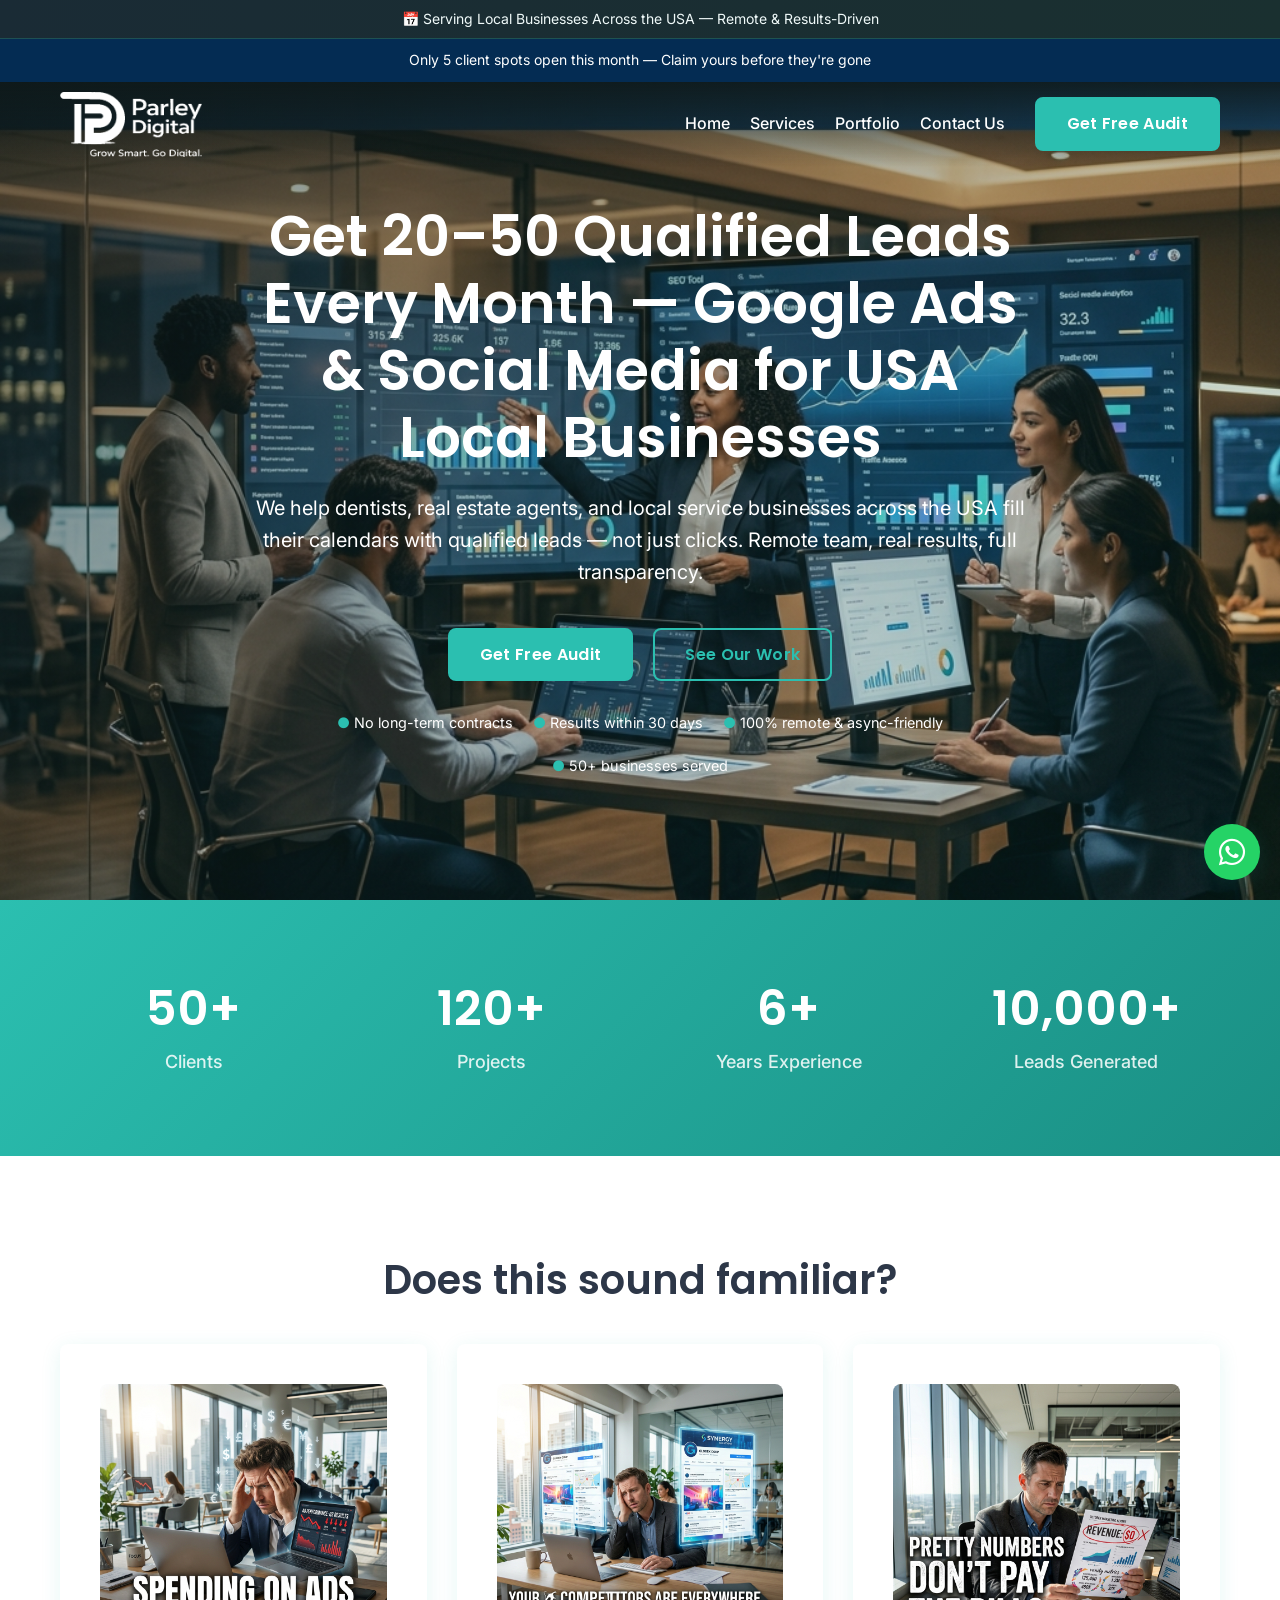
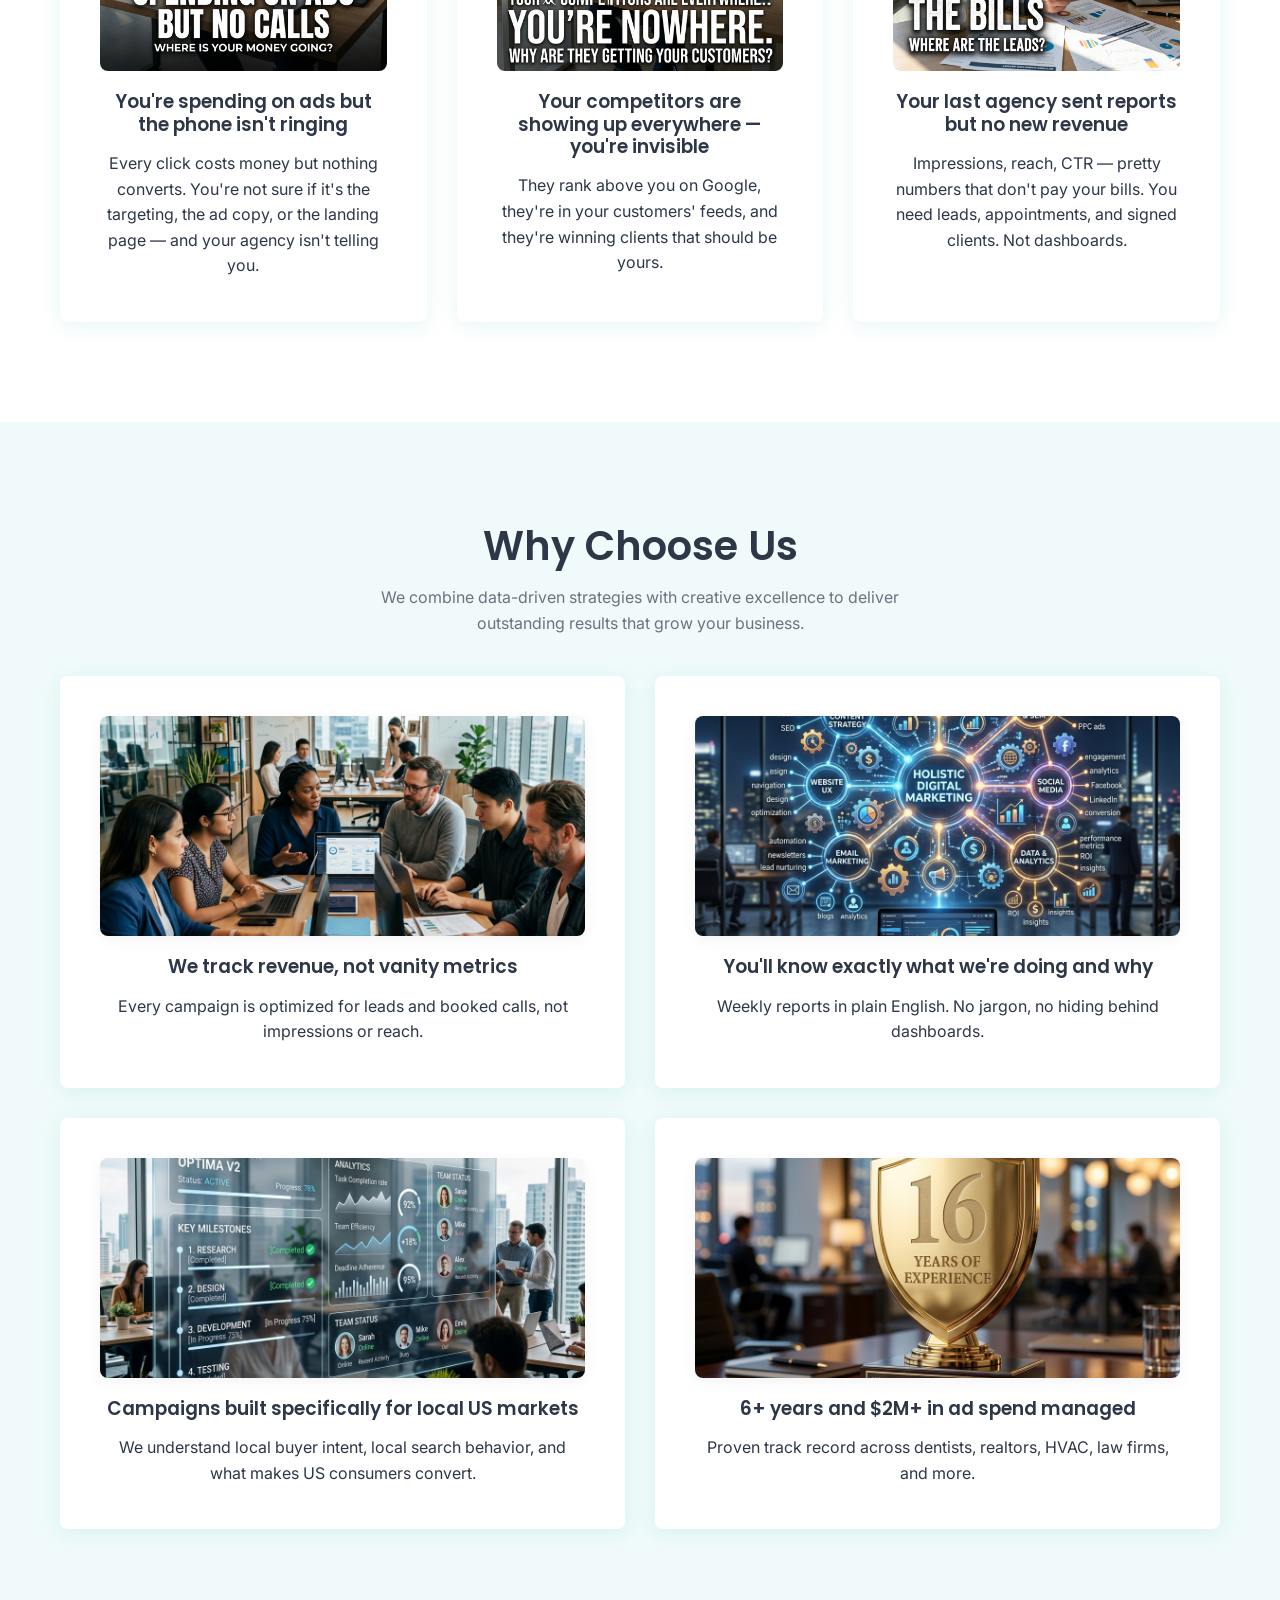
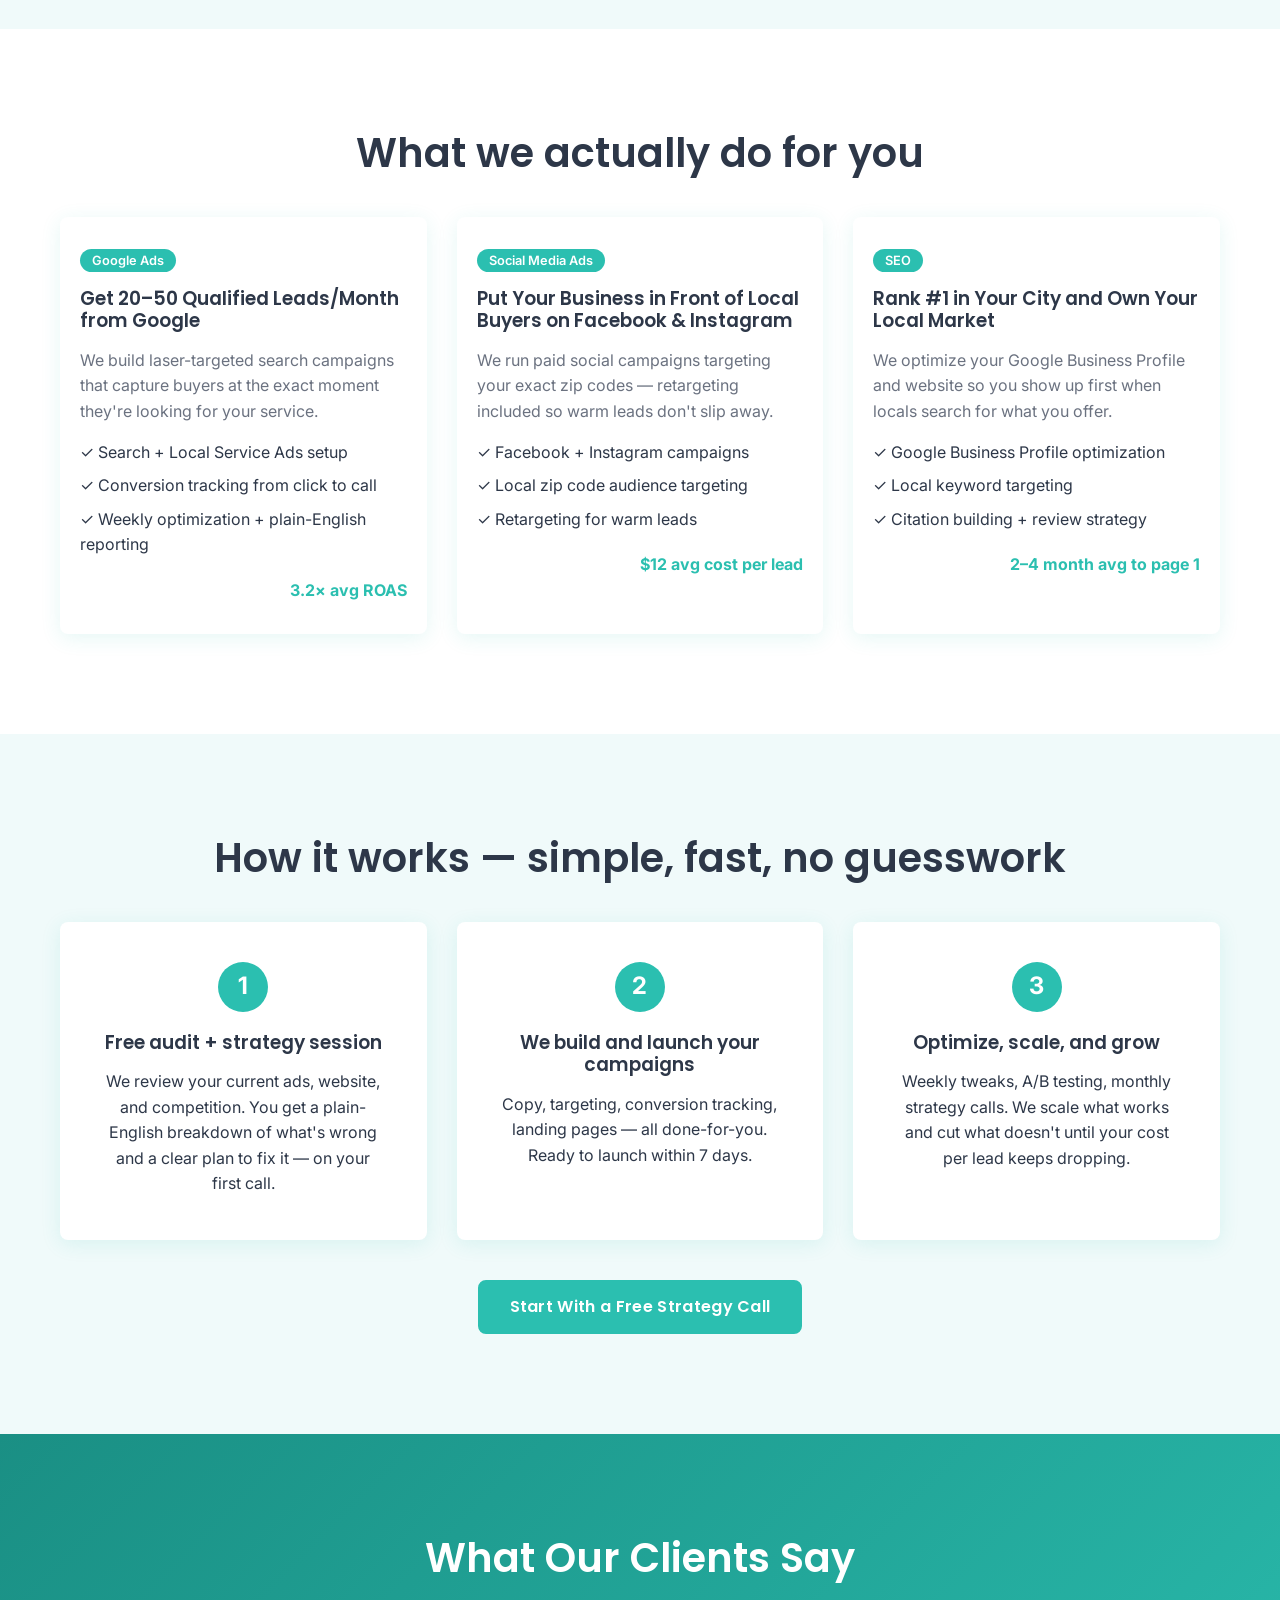
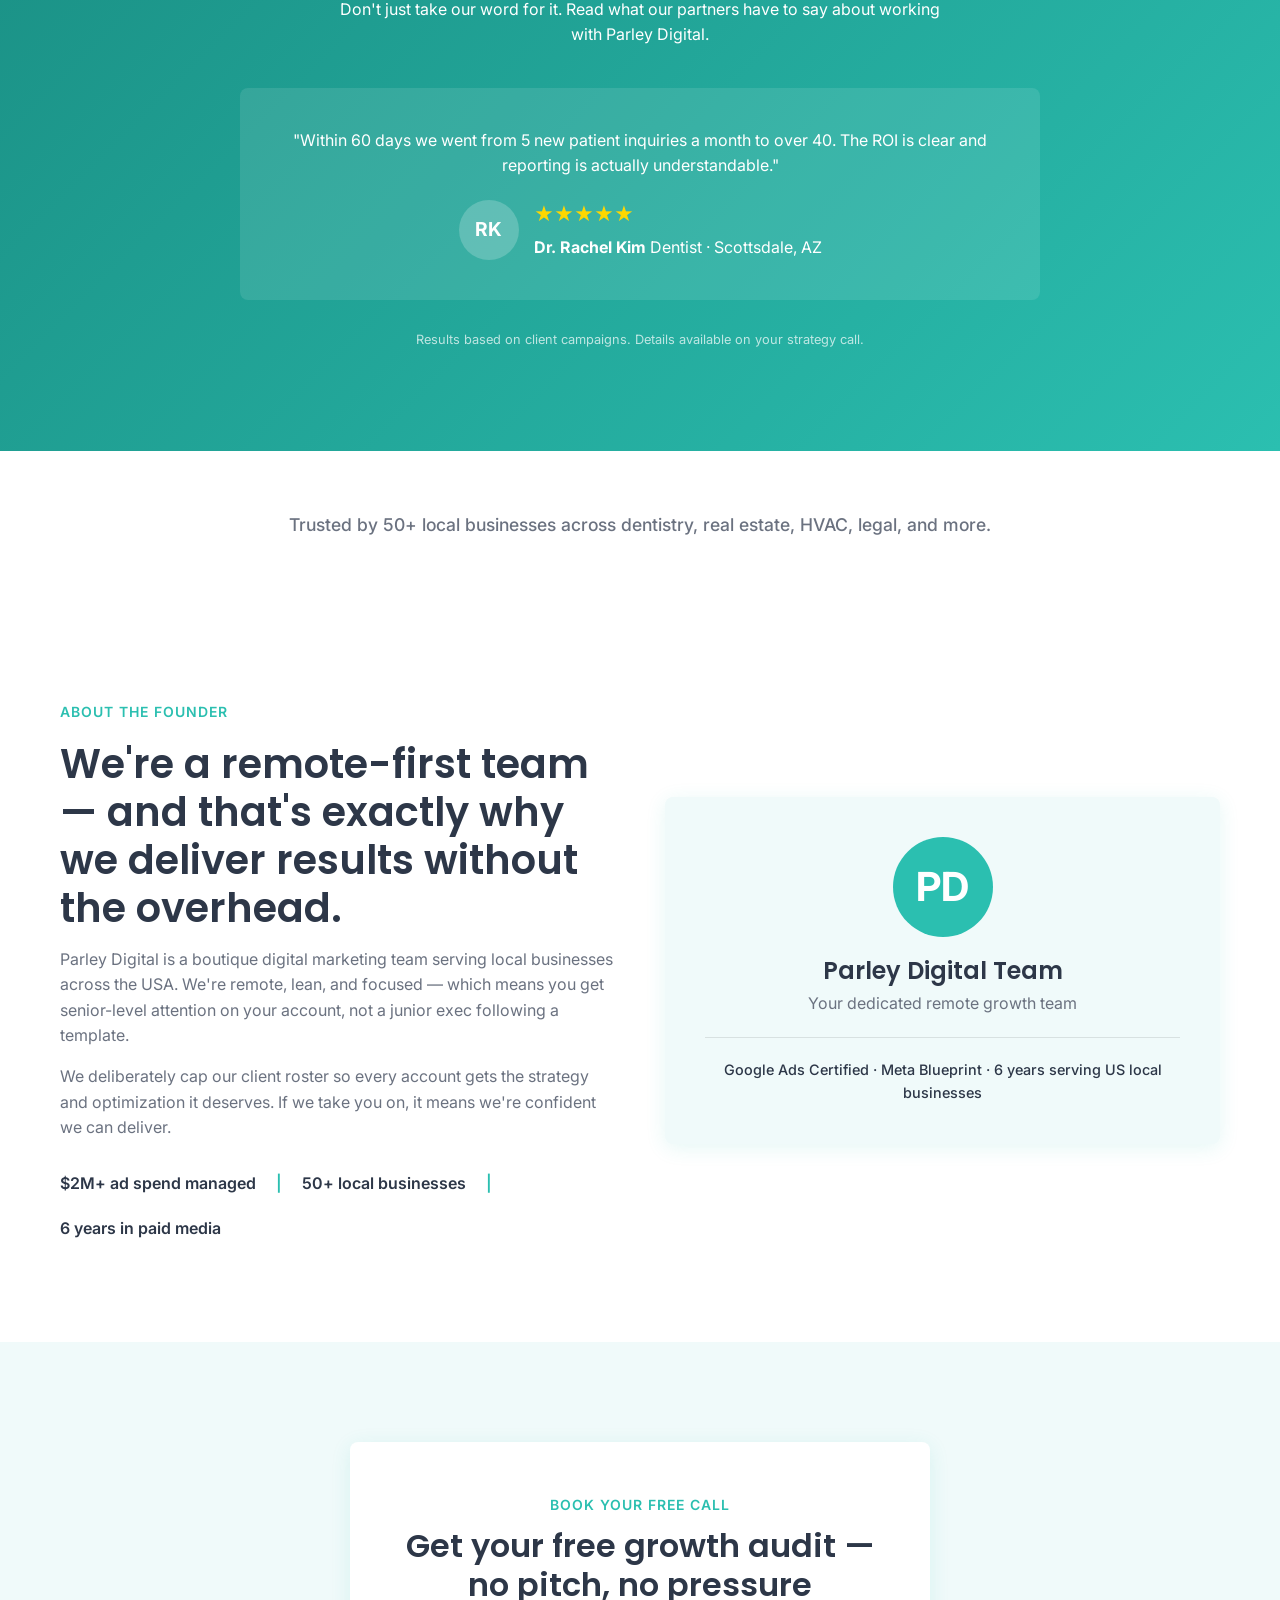
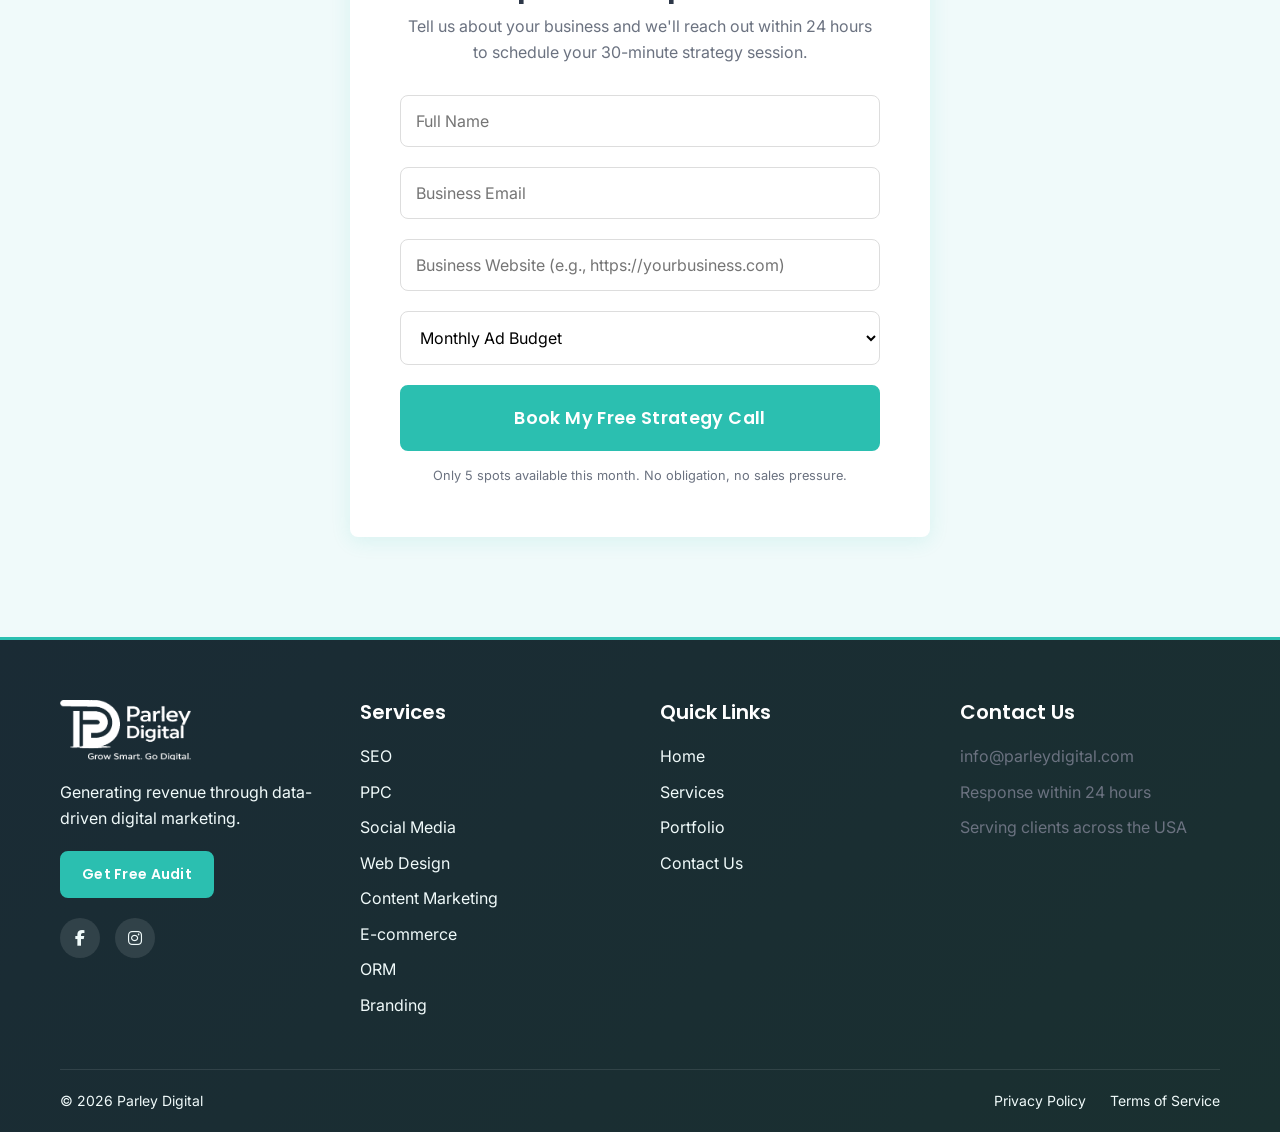
==== commit 78cf773c: "Updated homepage design and fixed bugs" ====
--- a/index.html
+++ b/index.html
@@ -3,24 +3,24 @@
 <head>
   <meta charset="UTF-8">
   <meta name="viewport" content="width=device-width, initial-scale=1.0">
-  <title>Digital Marketing Agency India | Parley Digital</title>
-  <meta name="description" content="Parley Digital — 16+ years of digital marketing in Gurugram. SEO, PPC, Social Media & Web Design. Get your free proposal today.">
+  <title>Digital Marketing Agency for Local Businesses USA | Parley Digital</title>
+  <meta name="description" content="Parley Digital helps USA dentists, realtors and local businesses get 20–50 qualified leads/month with Google Ads and Social Media Marketing. Get your free audit today.">
   <link rel="canonical" href="https://parleydigital.com/index.html">
   
   <!-- Favicon -->
   <link rel="icon" type="image/svg+xml" href="assets/icons/favicon.svg">
   
   <!-- Open Graph -->
-  <meta property="og:title" content="Digital Marketing Agency India | Parley Digital">
-  <meta property="og:description" content="Parley Digital — 16+ years of digital marketing in Gurugram. SEO, PPC, Social Media & Web Design. Get your free proposal today.">
+  <meta property="og:title" content="Digital Marketing Agency for Local Businesses USA | Parley Digital">
+  <meta property="og:description" content="Parley Digital helps USA dentists, realtors and local businesses get 20–50 qualified leads/month.">
   <meta property="og:type" content="website">
   <meta property="og:url" content="https://parleydigital.com/index.html">
   <meta property="og:image" content="https://parleydigital.com/assets/images/hero-home.jpg">
   
   <!-- Twitter Card -->
   <meta name="twitter:card" content="summary_large_image">
-  <meta name="twitter:title" content="Digital Marketing Agency India | Parley Digital">
-  <meta name="twitter:description" content="Parley Digital — 16+ years of digital marketing in Gurugram. SEO, PPC, Social Media & Web Design. Get your free proposal today.">
+  <meta name="twitter:title" content="Digital Marketing Agency for Local Businesses USA | Parley Digital">
+  <meta name="twitter:description" content="Parley Digital helps USA dentists, realtors and local businesses get 20–50 qualified leads/month.">
   
   <!-- Preload Hero Image -->
   <link rel="preload" href="assets/images/hero-home.jpg" as="image">
@@ -44,14 +44,6 @@
     "name": "Parley Digital",
     "image": "https://parleydigital.com/assets/icons/logo.png",
     "description": "We Help Businesses Generate More Revenue Through Data-Driven Digital Marketing",
-    "address": {
-      "@type": "PostalAddress",
-      "streetAddress": "317 Vaishav Enclave",
-      "addressLocality": "Gurugram",
-      "postalCode": "122101",
-      "addressCountry": "IN"
-    },
-    "telephone": "+919711096005",
     "url": "https://parleydigital.com",
     "sameAs": [
       "https://twitter.com/parleydigital",
@@ -66,11 +58,13 @@
   <header class="site-header">
     <div class="top-bar">
       <div class="container">
-        <div class="top-bar-content">
-          <span><i class="fa-solid fa-phone"></i> +91 9711 096 005</span>
-          <span><i class="fa-solid fa-envelope"></i> info@parleydigital.com</span>
-        </div>
-      </div>
+        <div class="top-bar-content" style="justify-content: center;">
+          <span>📅 Serving Local Businesses Across the USA — Remote & Results-Driven</span>
+        </div>
+      </div>
+    </div>
+    <div class="urgency-bar" style="background-color: #042C53; color: white; font-size: 14px; text-align: center; padding: 10px; width: 100%;">
+      Only 5 client spots open this month — Claim yours before they're gone
     </div>
     <nav class="main-nav">
       <div class="container nav-container">
@@ -90,7 +84,7 @@
             <li><a href="portfolio.html">Portfolio</a></li>
             <li><a href="contact.html">Contact Us</a></li>
           </ul>
-          <a href="contact.html" class="btn-primary">Get Free Audit</a>
+          <a href="#lead-form" class="btn-primary">Get Free Audit</a>
         </div>
       </div>
     </nav>
@@ -104,11 +98,17 @@
       <img src="assets/images/hero-home.jpg" alt="Data-Driven Digital Marketing Team" class="hero-img" width="1920" height="1080" fetchpriority="high" loading="eager">
       <div class="container">
         <div class="hero-content">
-          <h1>We Help Businesses Generate More Revenue Through Data-Driven Digital Marketing</h1>
-          <p>Partner with Gurugram's leading digital marketing agency with 16+ years of proven excellence in SEO, PPC, and Web Design.</p>
+          <h1>Get 20–50 Qualified Leads Every Month — Google Ads & Social Media for USA Local Businesses</h1>
+          <p>We help dentists, real estate agents, and local service businesses across the USA fill their calendars with qualified leads — not just clicks. Remote team, real results, full transparency.</p>
           <div class="hero-ctas">
-            <a href="contact.html" class="btn-primary">Get Free Proposal</a>
+            <a href="#lead-form" class="btn-primary">Get Free Audit</a>
             <a href="portfolio.html" class="btn-secondary">See Our Work</a>
+          </div>
+          <div class="trust-indicators" style="margin-top: 30px; display: flex; justify-content: center; gap: 20px; flex-wrap: wrap; font-size: 0.9rem;">
+            <span><span style="color: var(--color-primary);">●</span> No long-term contracts</span>
+            <span><span style="color: var(--color-primary);">●</span> Results within 30 days</span>
+            <span><span style="color: var(--color-primary);">●</span> 100% remote & async-friendly</span>
+            <span><span style="color: var(--color-primary);">●</span> 50+ businesses served</span>
           </div>
         </div>
       </div>
@@ -118,28 +118,54 @@
     <section class="stats reveal">
       <div class="container">
         <div class="stats-grid">
-          <div class="stat-item" data-target="50" data-suffix="+">
-            <h3><span class="counter">0</span></h3>
+          <div class="stat-item">
+            <h3>50+</h3>
             <p>Clients</p>
           </div>
-          <div class="stat-item" data-target="200" data-suffix="+">
-            <h3><span class="counter">0</span></h3>
+          <div class="stat-item">
+            <h3>120+</h3>
             <p>Projects</p>
           </div>
-          <div class="stat-item" data-target="16">
-            <h3><span class="counter">0</span></h3>
+          <div class="stat-item">
+            <h3>6+</h3>
             <p>Years Experience</p>
           </div>
-          <div class="stat-item" data-target="5" data-suffix="+">
-            <h3><span class="counter">0</span></h3>
-            <p>Meetings</p>
+          <div class="stat-item">
+            <h3>10,000+</h3>
+            <p>Leads Generated</p>
+          </div>
+        </div>
+      </div>
+    </section>
+
+    <!-- HOME-002b: Pain Section -->
+    <section class="pain-section" style="padding: 100px 0; background-color: var(--color-white);">
+      <div class="container">
+        <div class="section-title reveal">
+          <h2>Does this sound familiar?</h2>
+        </div>
+        <div class="why-grid" style="grid-template-columns: repeat(auto-fit, minmax(300px, 1fr));">
+          <div class="why-card reveal delay-100" style="overflow: hidden;">
+            <img src="assets/images/pain-spending-light.png" alt="Spending on ads but no calls" style="width: 100%; height: auto; border-radius: var(--radius); margin-bottom: 20px;">
+            <h3>You're spending on ads but the phone isn't ringing</h3>
+            <p>Every click costs money but nothing converts. You're not sure if it's the targeting, the ad copy, or the landing page — and your agency isn't telling you.</p>
+          </div>
+          <div class="why-card reveal delay-200" style="overflow: hidden;">
+            <img src="assets/images/pain-competitors-light.png" alt="Competitors are everywhere" style="width: 100%; height: auto; border-radius: var(--radius); margin-bottom: 20px;">
+            <h3>Your competitors are showing up everywhere — you're invisible</h3>
+            <p>They rank above you on Google, they're in your customers' feeds, and they're winning clients that should be yours.</p>
+          </div>
+          <div class="why-card reveal delay-300" style="overflow: hidden;">
+            <img src="assets/images/pain-reports-light.png" alt="Reports but no revenue" style="width: 100%; height: auto; border-radius: var(--radius); margin-bottom: 20px;">
+            <h3>Your last agency sent reports but no new revenue</h3>
+            <p>Impressions, reach, CTR — pretty numbers that don't pay your bills. You need leads, appointments, and signed clients. Not dashboards.</p>
           </div>
         </div>
       </div>
     </section>
 
     <!-- HOME-003: Why Choose Us -->
-    <section class="why-us">
+    <section class="why-us" style="background-color: var(--color-light);">
       <div class="container">
         <div class="section-title reveal">
           <h2>Why Choose Us</h2>
@@ -148,68 +174,100 @@
         <div class="why-grid">
           <div class="why-card reveal delay-100">
             <img src="assets/images/why_our_team_new.png" alt="Our Team" class="why-img">
-            <h3>Our Team</h3>
-            <p>A dedicated team of experts passionate about digital marketing and your success.</p>
+            <h3>We track revenue, not vanity metrics</h3>
+            <p>Every campaign is optimized for leads and booked calls, not impressions or reach.</p>
           </div>
           <div class="why-card reveal delay-200">
             <img src="assets/images/why_us_methodology_1776846348963.png" alt="Holistic Methodology" class="why-img">
-            <h3>Holistic Methodology</h3>
-            <p>Comprehensive strategies that cover every touchpoint of your customer's journey.</p>
+            <h3>You'll know exactly what we're doing and why</h3>
+            <p>Weekly reports in plain English. No jargon, no hiding behind dashboards.</p>
           </div>
           <div class="why-card reveal delay-300">
             <img src="assets/images/why_us_workflow_1776846402614.png" alt="Transparent Workflow" class="why-img">
-            <h3>Transparent Workflow</h3>
-            <p>Clear communication, regular reporting, and full visibility into our processes.</p>
+            <h3>Campaigns built specifically for local US markets</h3>
+            <p>We understand local buyer intent, local search behavior, and what makes US consumers convert.</p>
           </div>
           <div class="why-card reveal delay-400">
             <img src="assets/images/why_us_experience_1776846447011.png" alt="16+ Years Experience" class="why-img">
-            <h3>16+ Years Experience</h3>
-            <p>Proven track record of delivering measurable ROI across various industries.</p>
+            <h3>6+ years and $2M+ in ad spend managed</h3>
+            <p>Proven track record across dentists, realtors, HVAC, law firms, and more.</p>
           </div>
         </div>
       </div>
     </section>
 
     <!-- HOME-004: Services Grid -->
-    <section class="services-section">
+    <section class="services-section" style="background-color: var(--color-white);">
       <div class="container">
         <div class="section-title reveal">
-          <h2>Our Digital Services</h2>
-          <p>From search engine optimization to full-scale web development, we have the expertise to elevate your brand online.</p>
-        </div>
-        <div class="services-grid">
-          <a href="services.html#seo" class="service-tile reveal delay-100">
-            <i class="fa-solid fa-magnifying-glass"></i>
-            <h3>SEO</h3>
-          </a>
-          <a href="services.html#ppc" class="service-tile reveal delay-200">
-            <i class="fa-solid fa-hand-pointer"></i>
-            <h3>PPC</h3>
-          </a>
-          <a href="services.html#social" class="service-tile reveal delay-300">
-            <i class="fa-solid fa-share-nodes"></i>
-            <h3>Social Media</h3>
-          </a>
-          <a href="services.html#web-design" class="service-tile reveal delay-400">
-            <i class="fa-solid fa-laptop-code"></i>
-            <h3>Web Design</h3>
-          </a>
-          <a href="services.html#content" class="service-tile reveal delay-100">
-            <i class="fa-solid fa-pen-nib"></i>
-            <h3>Content</h3>
-          </a>
-          <a href="services.html#ecommerce" class="service-tile reveal delay-200">
-            <i class="fa-solid fa-cart-shopping"></i>
-            <h3>E-commerce</h3>
-          </a>
-          <a href="services.html#orm" class="service-tile reveal delay-300">
-            <i class="fa-solid fa-star"></i>
-            <h3>ORM</h3>
-          </a>
-          <a href="services.html#branding" class="service-tile reveal delay-400">
-            <i class="fa-solid fa-lightbulb"></i>
-            <h3>Branding</h3>
-          </a>
+          <h2>What we actually do for you</h2>
+        </div>
+        <div class="services-grid" style="grid-template-columns: repeat(auto-fit, minmax(300px, 1fr));">
+          <!-- Card 1 -->
+          <div class="service-tile reveal delay-100" style="text-align: left;">
+            <span style="background-color: var(--color-primary); color: white; padding: 4px 12px; border-radius: 20px; font-size: 0.8rem; font-weight: 600;">Google Ads</span>
+            <h3 style="margin: 15px 0;">Get 20–50 Qualified Leads/Month from Google</h3>
+            <p style="margin-bottom: 15px; color: var(--color-gray);">We build laser-targeted search campaigns that capture buyers at the exact moment they're looking for your service.</p>
+            <ul style="list-style: none; padding: 0; margin-bottom: 20px;">
+              <li style="margin-bottom: 8px;">✓ Search + Local Service Ads setup</li>
+              <li style="margin-bottom: 8px;">✓ Conversion tracking from click to call</li>
+              <li style="margin-bottom: 8px;">✓ Weekly optimization + plain-English reporting</li>
+            </ul>
+            <div style="font-weight: bold; color: var(--color-primary); text-align: right;">3.2× avg ROAS</div>
+          </div>
+          <!-- Card 2 -->
+          <div class="service-tile reveal delay-200" style="text-align: left;">
+            <span style="background-color: var(--color-primary); color: white; padding: 4px 12px; border-radius: 20px; font-size: 0.8rem; font-weight: 600;">Social Media Ads</span>
+            <h3 style="margin: 15px 0;">Put Your Business in Front of Local Buyers on Facebook & Instagram</h3>
+            <p style="margin-bottom: 15px; color: var(--color-gray);">We run paid social campaigns targeting your exact zip codes — retargeting included so warm leads don't slip away.</p>
+            <ul style="list-style: none; padding: 0; margin-bottom: 20px;">
+              <li style="margin-bottom: 8px;">✓ Facebook + Instagram campaigns</li>
+              <li style="margin-bottom: 8px;">✓ Local zip code audience targeting</li>
+              <li style="margin-bottom: 8px;">✓ Retargeting for warm leads</li>
+            </ul>
+            <div style="font-weight: bold; color: var(--color-primary); text-align: right;">$12 avg cost per lead</div>
+          </div>
+          <!-- Card 3 -->
+          <div class="service-tile reveal delay-300" style="text-align: left;">
+            <span style="background-color: var(--color-primary); color: white; padding: 4px 12px; border-radius: 20px; font-size: 0.8rem; font-weight: 600;">SEO</span>
+            <h3 style="margin: 15px 0;">Rank #1 in Your City and Own Your Local Market</h3>
+            <p style="margin-bottom: 15px; color: var(--color-gray);">We optimize your Google Business Profile and website so you show up first when locals search for what you offer.</p>
+            <ul style="list-style: none; padding: 0; margin-bottom: 20px;">
+              <li style="margin-bottom: 8px;">✓ Google Business Profile optimization</li>
+              <li style="margin-bottom: 8px;">✓ Local keyword targeting</li>
+              <li style="margin-bottom: 8px;">✓ Citation building + review strategy</li>
+            </ul>
+            <div style="font-weight: bold; color: var(--color-primary); text-align: right;">2–4 month avg to page 1</div>
+          </div>
+        </div>
+      </div>
+    </section>
+
+    <!-- HOME-004b: 3-Step Process -->
+    <section class="process-section" style="padding: 100px 0; background-color: var(--color-light);">
+      <div class="container">
+        <div class="section-title reveal">
+          <h2>How it works — simple, fast, no guesswork</h2>
+        </div>
+        <div class="why-grid" style="grid-template-columns: repeat(auto-fit, minmax(300px, 1fr));">
+          <div class="why-card reveal delay-100">
+            <div style="width: 50px; height: 50px; background: var(--color-primary); color: white; border-radius: 50%; display: flex; align-items: center; justify-content: center; font-size: 1.5rem; font-weight: bold; margin: 0 auto 20px;">1</div>
+            <h3>Free audit + strategy session</h3>
+            <p>We review your current ads, website, and competition. You get a plain-English breakdown of what's wrong and a clear plan to fix it — on your first call.</p>
+          </div>
+          <div class="why-card reveal delay-200">
+            <div style="width: 50px; height: 50px; background: var(--color-primary); color: white; border-radius: 50%; display: flex; align-items: center; justify-content: center; font-size: 1.5rem; font-weight: bold; margin: 0 auto 20px;">2</div>
+            <h3>We build and launch your campaigns</h3>
+            <p>Copy, targeting, conversion tracking, landing pages — all done-for-you. Ready to launch within 7 days.</p>
+          </div>
+          <div class="why-card reveal delay-300">
+            <div style="width: 50px; height: 50px; background: var(--color-primary); color: white; border-radius: 50%; display: flex; align-items: center; justify-content: center; font-size: 1.5rem; font-weight: bold; margin: 0 auto 20px;">3</div>
+            <h3>Optimize, scale, and grow</h3>
+            <p>Weekly tweaks, A/B testing, monthly strategy calls. We scale what works and cut what doesn't until your cost per lead keeps dropping.</p>
+          </div>
+        </div>
+        <div style="text-align: center; margin-top: 40px;">
+          <a href="#lead-form" class="btn-primary">Start With a Free Strategy Call</a>
         </div>
       </div>
     </section>
@@ -225,76 +283,109 @@
           <div class="slider-track">
             <!-- Testimonial 1 -->
             <div class="testimonial-slide">
-              <p>"Parley Digital transformed our online presence. Our organic traffic doubled within 6 months, and our leads have never been higher. Highly recommended."</p>
+              <p>"Within 60 days we went from 5 new patient inquiries a month to over 40. The ROI is clear and reporting is actually understandable."</p>
               <div class="testimonial-client">
-                <!-- CLIENT: replace with real client photo -->
-                <img src="assets/images/placeholder-client.jpg" alt="John Doe - CEO" width="60" height="60" loading="lazy">
-                <div>
-                  <strong>John Doe</strong>
-                  <span>CEO, TechCorp</span>
+                <div style="width: 60px; height: 60px; background: rgba(255,255,255,0.2); border-radius: 50%; display: flex; align-items: center; justify-content: center; font-weight: bold; font-size: 1.2rem; color: white;">RK</div>
+                <div style="text-align: left;">
+                  <div style="color: #FFD700; font-size: 1.2rem; margin-bottom: 5px;">★★★★★</div>
+                  <strong>Dr. Rachel Kim</strong>
+                  <span>Dentist · Scottsdale, AZ</span>
                 </div>
               </div>
             </div>
             <!-- Testimonial 2 -->
             <div class="testimonial-slide">
-              <p>"The team's transparent workflow and holistic methodology mean we always know exactly what they're doing and why. True partners in our growth."</p>
+              <p>"I wasted money with two agencies before finding Parley. Finally someone who tracks actual leads, not just clicks. Closed 4 listings in the first month."</p>
               <div class="testimonial-client">
-                <!-- CLIENT: replace with real client photo -->
-                <img src="assets/images/placeholder-client.jpg" alt="Jane Smith - Marketing Director" width="60" height="60" loading="lazy">
-                <div>
-                  <strong>Jane Smith</strong>
-                  <span>Marketing Director, RetailPlus</span>
+                <div style="width: 60px; height: 60px; background: rgba(255,255,255,0.2); border-radius: 50%; display: flex; align-items: center; justify-content: center; font-weight: bold; font-size: 1.2rem; color: white;">MJ</div>
+                <div style="text-align: left;">
+                  <div style="color: #FFD700; font-size: 1.2rem; margin-bottom: 5px;">★★★★★</div>
+                  <strong>Marcus Johnson</strong>
+                  <span>Realtor · Austin, TX</span>
                 </div>
               </div>
             </div>
-            <!-- Testimonial 3 -->
-            <div class="testimonial-slide">
-              <p>"Their web design team delivered a beautiful, fast, and SEO-optimized site that perfectly captures our brand identity. We couldn't be happier."</p>
-              <div class="testimonial-client">
-                <!-- CLIENT: replace with real client photo -->
-                <img src="assets/images/placeholder-client.jpg" alt="Michael Brown - Founder" width="60" height="60" loading="lazy">
-                <div>
-                  <strong>Michael Brown</strong>
-                  <span>Founder, StartupX</span>
-                </div>
-              </div>
-            </div>
-          </div>
-          <div class="slider-arrows">
-            <button class="slider-prev" aria-label="Previous Testimonial"><i class="fa-solid fa-chevron-left"></i></button>
-            <button class="slider-next" aria-label="Next Testimonial"><i class="fa-solid fa-chevron-right"></i></button>
-          </div>
-          <div class="slider-dots"></div>
-        </div>
-      </div>
-    </section>
-
-    <!-- HOME-006: Client Logo Strip -->
-    <section class="client-strip reveal">
-      <div class="logo-slider">
-        <!-- 8 Logos (repeated once for infinite scroll, meaning 16 total) -->
-        <!-- CLIENT: replace with real client logos -->
-        <div class="logo-slide"><img src="assets/images/logo-placeholder.svg" alt="Client Logo 1" width="150" height="50" loading="lazy"></div>
-        <div class="logo-slide"><img src="assets/images/logo-placeholder.svg" alt="Client Logo 2" width="150" height="50" loading="lazy"></div>
-        <div class="logo-slide"><img src="assets/images/logo-placeholder.svg" alt="Client Logo 3" width="150" height="50" loading="lazy"></div>
-        <div class="logo-slide"><img src="assets/images/logo-placeholder.svg" alt="Client Logo 4" width="150" height="50" loading="lazy"></div>
-        <div class="logo-slide"><img src="assets/images/logo-placeholder.svg" alt="Client Logo 5" width="150" height="50" loading="lazy"></div>
-        <div class="logo-slide"><img src="assets/images/logo-placeholder.svg" alt="Client Logo 6" width="150" height="50" loading="lazy"></div>
-        <div class="logo-slide"><img src="assets/images/logo-placeholder.svg" alt="Client Logo 7" width="150" height="50" loading="lazy"></div>
-        <div class="logo-slide"><img src="assets/images/logo-placeholder.svg" alt="Client Logo 8" width="150" height="50" loading="lazy"></div>
-        <!-- Duplicates for seamless transition -->
-        <!-- CLIENT: replace with real client logos -->
-        <div class="logo-slide"><img src="assets/images/logo-placeholder.svg" alt="Client Logo 1 Backup" width="150" height="50" loading="lazy"></div>
-        <div class="logo-slide"><img src="assets/images/logo-placeholder.svg" alt="Client Logo 2 Backup" width="150" height="50" loading="lazy"></div>
-        <div class="logo-slide"><img src="assets/images/logo-placeholder.svg" alt="Client Logo 3 Backup" width="150" height="50" loading="lazy"></div>
-        <div class="logo-slide"><img src="assets/images/logo-placeholder.svg" alt="Client Logo 4 Backup" width="150" height="50" loading="lazy"></div>
-        <div class="logo-slide"><img src="assets/images/logo-placeholder.svg" alt="Client Logo 5 Backup" width="150" height="50" loading="lazy"></div>
-        <div class="logo-slide"><img src="assets/images/logo-placeholder.svg" alt="Client Logo 6 Backup" width="150" height="50" loading="lazy"></div>
-        <div class="logo-slide"><img src="assets/images/logo-placeholder.svg" alt="Client Logo 7 Backup" width="150" height="50" loading="lazy"></div>
-        <div class="logo-slide"><img src="assets/images/logo-placeholder.svg" alt="Client Logo 8 Backup" width="150" height="50" loading="lazy"></div>
-      </div>
-    </section>
-
+          </div>
+          <p style="text-align: center; color: rgba(255,255,255,0.7); font-size: 0.8rem; margin-top: 30px;">Results based on client campaigns. Details available on your strategy call.</p>
+        </div>
+      </div>
+    </section>
+
+    <!-- HOME-006: Trust Strip -->
+    <section class="client-strip reveal" style="padding: 60px 0;">
+      <div class="container">
+        <p style="text-align: center; color: var(--color-gray); font-weight: 500; font-size: 1.1rem; margin: 0;">Trusted by 50+ local businesses across dentistry, real estate, HVAC, legal, and more.</p>
+      </div>
+    </section>
+
+    <!-- HOME-007: Founder Section -->
+    <section class="founder-section" style="padding: 100px 0; background-color: var(--color-white);">
+      <div class="container">
+        <div class="founder-grid" style="display: grid; grid-template-columns: repeat(auto-fit, minmax(300px, 1fr)); gap: 50px; align-items: center;">
+          <div class="founder-content">
+            <span style="color: var(--color-primary); font-weight: 600; text-transform: uppercase; letter-spacing: 1px; font-size: 0.875rem;">About the founder</span>
+            <h2 style="font-size: 2.5rem; margin: 15px 0; color: var(--color-dark);">We're a remote-first team — and that's exactly why we deliver results without the overhead.</h2>
+            <p style="color: var(--color-gray); margin-bottom: 15px;">Parley Digital is a boutique digital marketing team serving local businesses across the USA. We're remote, lean, and focused — which means you get senior-level attention on your account, not a junior exec following a template.</p>
+            <p style="color: var(--color-gray); margin-bottom: 30px;">We deliberately cap our client roster so every account gets the strategy and optimization it deserves. If we take you on, it means we're confident we can deliver.</p>
+            <div style="display: flex; gap: 20px; flex-wrap: wrap; font-weight: 600; color: var(--color-dark);">
+              <span>$2M+ ad spend managed</span>
+              <span style="color: var(--color-primary);">|</span>
+              <span>50+ local businesses</span>
+              <span style="color: var(--color-primary);">|</span>
+              <span>6 years in paid media</span>
+            </div>
+          </div>
+          <div class="founder-card" style="background: var(--color-light); padding: 40px; border-radius: var(--radius); text-align: center; box-shadow: var(--shadow);">
+            <div style="width: 100px; height: 100px; background: var(--color-primary); color: white; border-radius: 50%; display: flex; align-items: center; justify-content: center; font-weight: bold; font-size: 2.5rem; margin: 0 auto 20px;">PD</div>
+            <h3 style="font-size: 1.5rem; margin-bottom: 5px;">Parley Digital Team</h3>
+            <p style="color: var(--color-gray); margin-bottom: 20px;">Your dedicated remote growth team</p>
+            <div style="padding-top: 20px; border-top: 1px solid rgba(0,0,0,0.1); font-size: 0.9rem; color: var(--color-dark); font-weight: 500;">
+              Google Ads Certified · Meta Blueprint · 6 years serving US local businesses
+            </div>
+          </div>
+        </div>
+      </div>
+    </section>
+
+    <!-- HOME-008: Inline Lead Capture Form -->
+    <section id="lead-form" class="lead-capture-section" style="padding: 100px 0; background-color: var(--color-light);">
+      <div class="container">
+        <div style="max-width: 580px; margin: 0 auto; background: var(--color-white); padding: 50px; border-radius: var(--radius); box-shadow: var(--shadow);">
+          <div style="text-align: center; margin-bottom: 30px;">
+            <span style="color: var(--color-primary); font-weight: 600; text-transform: uppercase; letter-spacing: 1px; font-size: 0.875rem;">Book your free call</span>
+            <h2 style="font-size: 2rem; margin: 10px 0;">Get your free growth audit — no pitch, no pressure</h2>
+            <p style="color: var(--color-gray);">Tell us about your business and we'll reach out within 24 hours to schedule your 30-minute strategy session.</p>
+          </div>
+          <form id="strategy-form" onsubmit="event.preventDefault(); document.getElementById('form-success').style.display='block'; this.style.display='none';">
+            <div style="margin-bottom: 20px;">
+              <input type="text" placeholder="Full Name" required style="width: 100%; padding: 15px; border: 1px solid #ddd; border-radius: var(--radius); font-family: var(--font-body); font-size: 1rem;">
+            </div>
+            <div style="margin-bottom: 20px;">
+              <input type="email" placeholder="Business Email" required style="width: 100%; padding: 15px; border: 1px solid #ddd; border-radius: var(--radius); font-family: var(--font-body); font-size: 1rem;">
+            </div>
+            <div style="margin-bottom: 20px;">
+              <input type="text" placeholder="Business Website (e.g., https://yourbusiness.com)" required style="width: 100%; padding: 15px; border: 1px solid #ddd; border-radius: var(--radius); font-family: var(--font-body); font-size: 1rem;">
+            </div>
+            <div style="margin-bottom: 20px;">
+              <select required style="width: 100%; padding: 15px; border: 1px solid #ddd; border-radius: var(--radius); font-family: var(--font-body); font-size: 1rem; appearance: auto; background: white;">
+                <option value="" disabled selected>Monthly Ad Budget</option>
+                <option value="Not running ads yet">Not running ads yet</option>
+                <option value="Under $1,000/mo">Under $1,000/mo</option>
+                <option value="$1,000–$3,000/mo">$1,000–$3,000/mo</option>
+                <option value="$3,000–$10,000/mo">$3,000–$10,000/mo</option>
+                <option value="$10,000+/mo">$10,000+/mo</option>
+              </select>
+            </div>
+            <button type="submit" class="btn-primary" style="width: 100%; padding: 18px; font-size: 1.1rem;">Book My Free Strategy Call</button>
+            <p style="text-align: center; font-size: 0.8rem; color: var(--color-gray); margin-top: 15px;">Only 5 spots available this month. No obligation, no sales pressure.</p>
+          </form>
+          <div id="form-success" style="display: none; text-align: center; padding: 30px; background: rgba(43,191,176,0.1); border-radius: var(--radius); color: var(--color-primary-dark); font-weight: 600;">
+            <i class="fa-solid fa-circle-check" style="font-size: 3rem; margin-bottom: 15px;"></i><br>
+            Thanks! We'll be in touch within 24 hours.
+          </div>
+        </div>
+      </div>
+    </section>
   </main>
 
   <!-- SETUP-003: Footer -->
@@ -308,10 +399,12 @@
             <img src="assets/icons/logo.png" alt="Parley Digital Logo" width="auto" height="55" loading="lazy">
           </a>
           <p class="tagline">Generating revenue through data-driven digital marketing.</p>
+          <div style="margin-top:20px; margin-bottom: 20px;">
+            <a href="#lead-form" class="btn-primary" style="padding:10px 20px; font-size:14px;">Get Free Audit</a>
+          </div>
           <div class="social-links">
-            <a href="https://facebook.com/parleydigital1" target="_blank" rel="noopener" aria-label="Facebook"><i class="fa-brands fa-facebook-f"></i></a>
-            <a href="https://twitter.com/parleydigital" target="_blank" rel="noopener" aria-label="Twitter"><i class="fa-brands fa-x-twitter"></i></a>
-            <a href="https://linkedin.com/company/parleydigital" target="_blank" rel="noopener" aria-label="LinkedIn"><i class="fa-brands fa-linkedin-in"></i></a>
+            <a href="https://www.facebook.com/parleydigital1" target="_blank" rel="noopener" aria-label="Facebook"><i class="fa-brands fa-facebook-f"></i></a>
+            <a href="https://www.instagram.com/parley.digital/" target="_blank" rel="noopener" aria-label="Instagram"><i class="fa-brands fa-instagram"></i></a>
           </div>
         </div>
         <!-- Col 2 -->
@@ -342,10 +435,9 @@
         <div class="footer-col reveal delay-400">
           <h3>Contact Us</h3>
           <address>
-            317 Vaishav Enclave,<br>
-            Gurugram 122101<br><br>
             <a href="mailto:info@parleydigital.com">info@parleydigital.com</a><br>
-            <a href="tel:+919711096005">+91 9711 096 005</a>
+            <span style="display:block; margin:10px 0; color:var(--color-gray);">Response within 24 hours</span>
+            <span style="color:var(--color-gray);">Serving clients across the USA</span>
           </address>
         </div>
       </div>
@@ -359,12 +451,13 @@
     </div>
   </footer>
 
+
+  <!-- Scripts -->
   <!-- WhatsApp Floating Button -->
   <a href="https://wa.me/919711096005?text=Hi%2C%20I%27m%20interested%20in%20your%20services" class="whatsapp-btn" target="_blank" title="Chat with us" aria-label="Chat with us on WhatsApp">
     <i class="fa-brands fa-whatsapp"></i>
   </a>
 
-  <!-- Scripts -->
   <script src="js/main.js"></script>
 </body>
 </html>
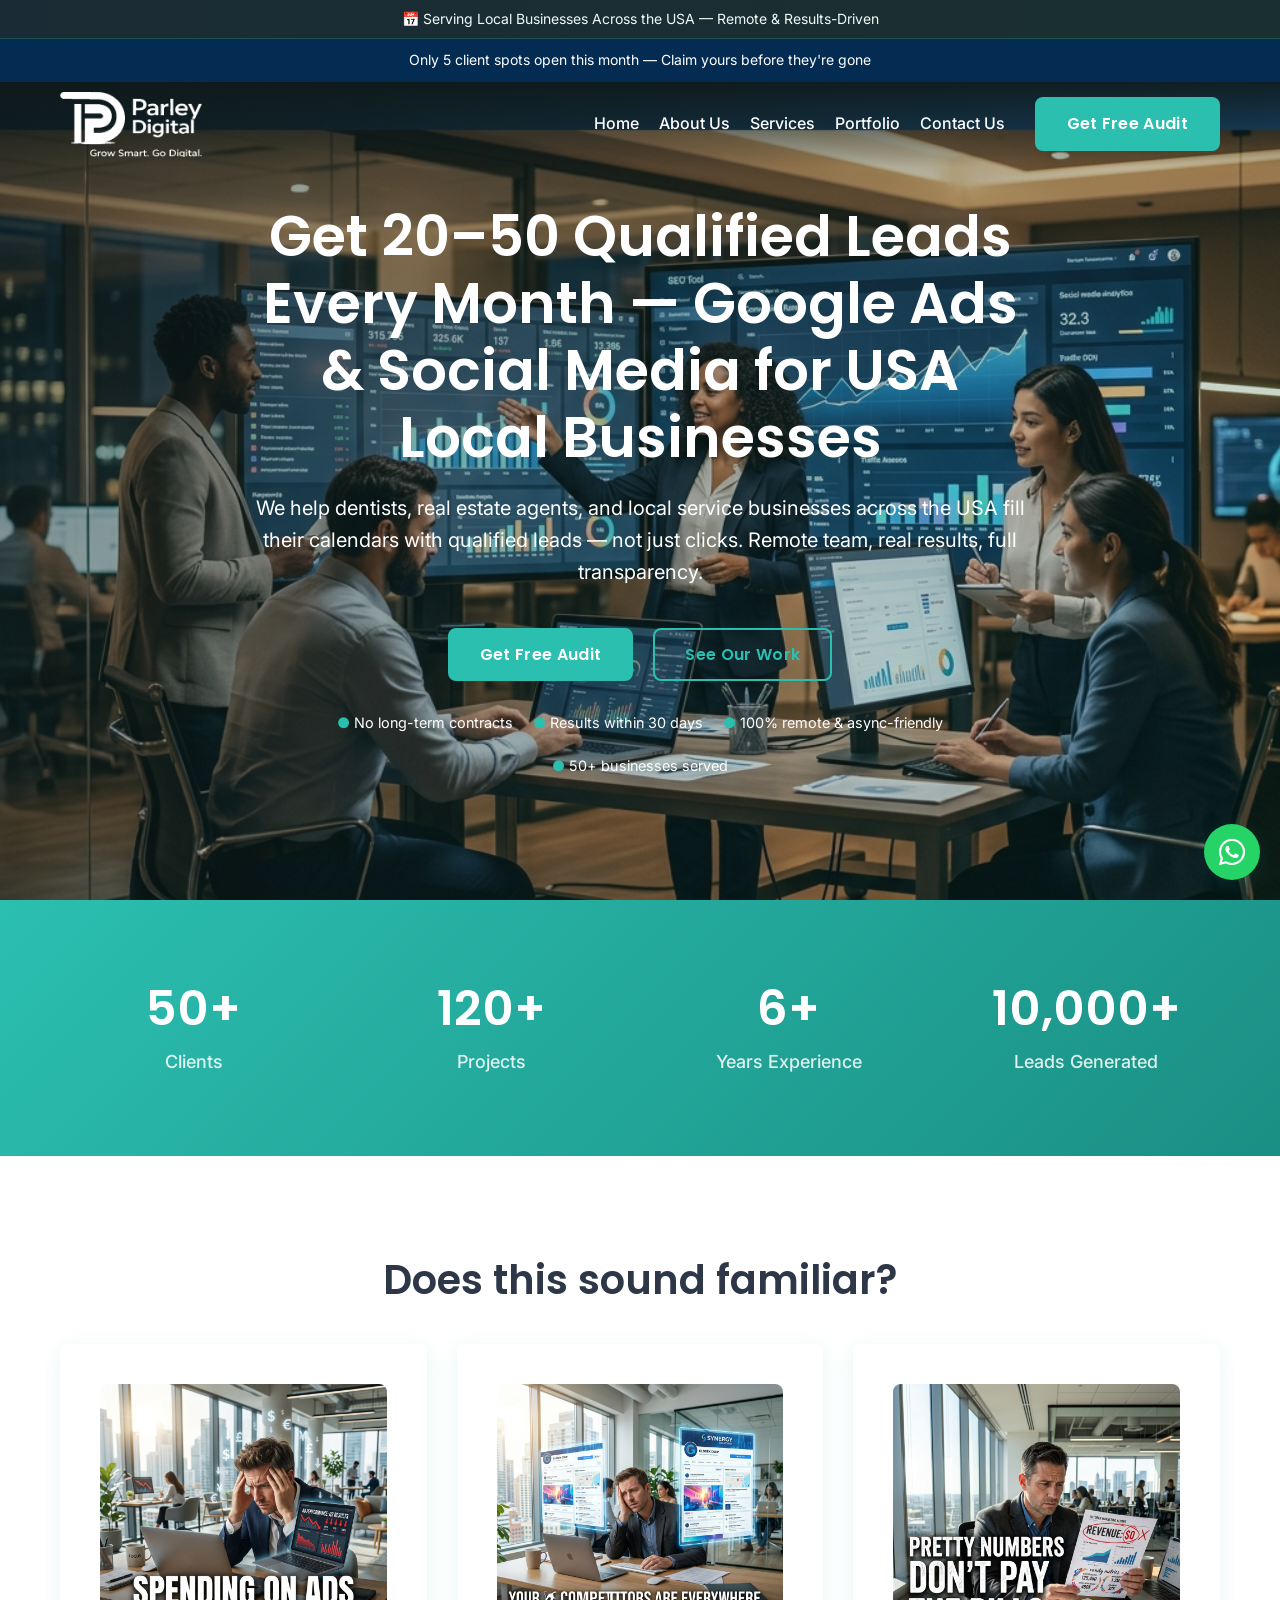
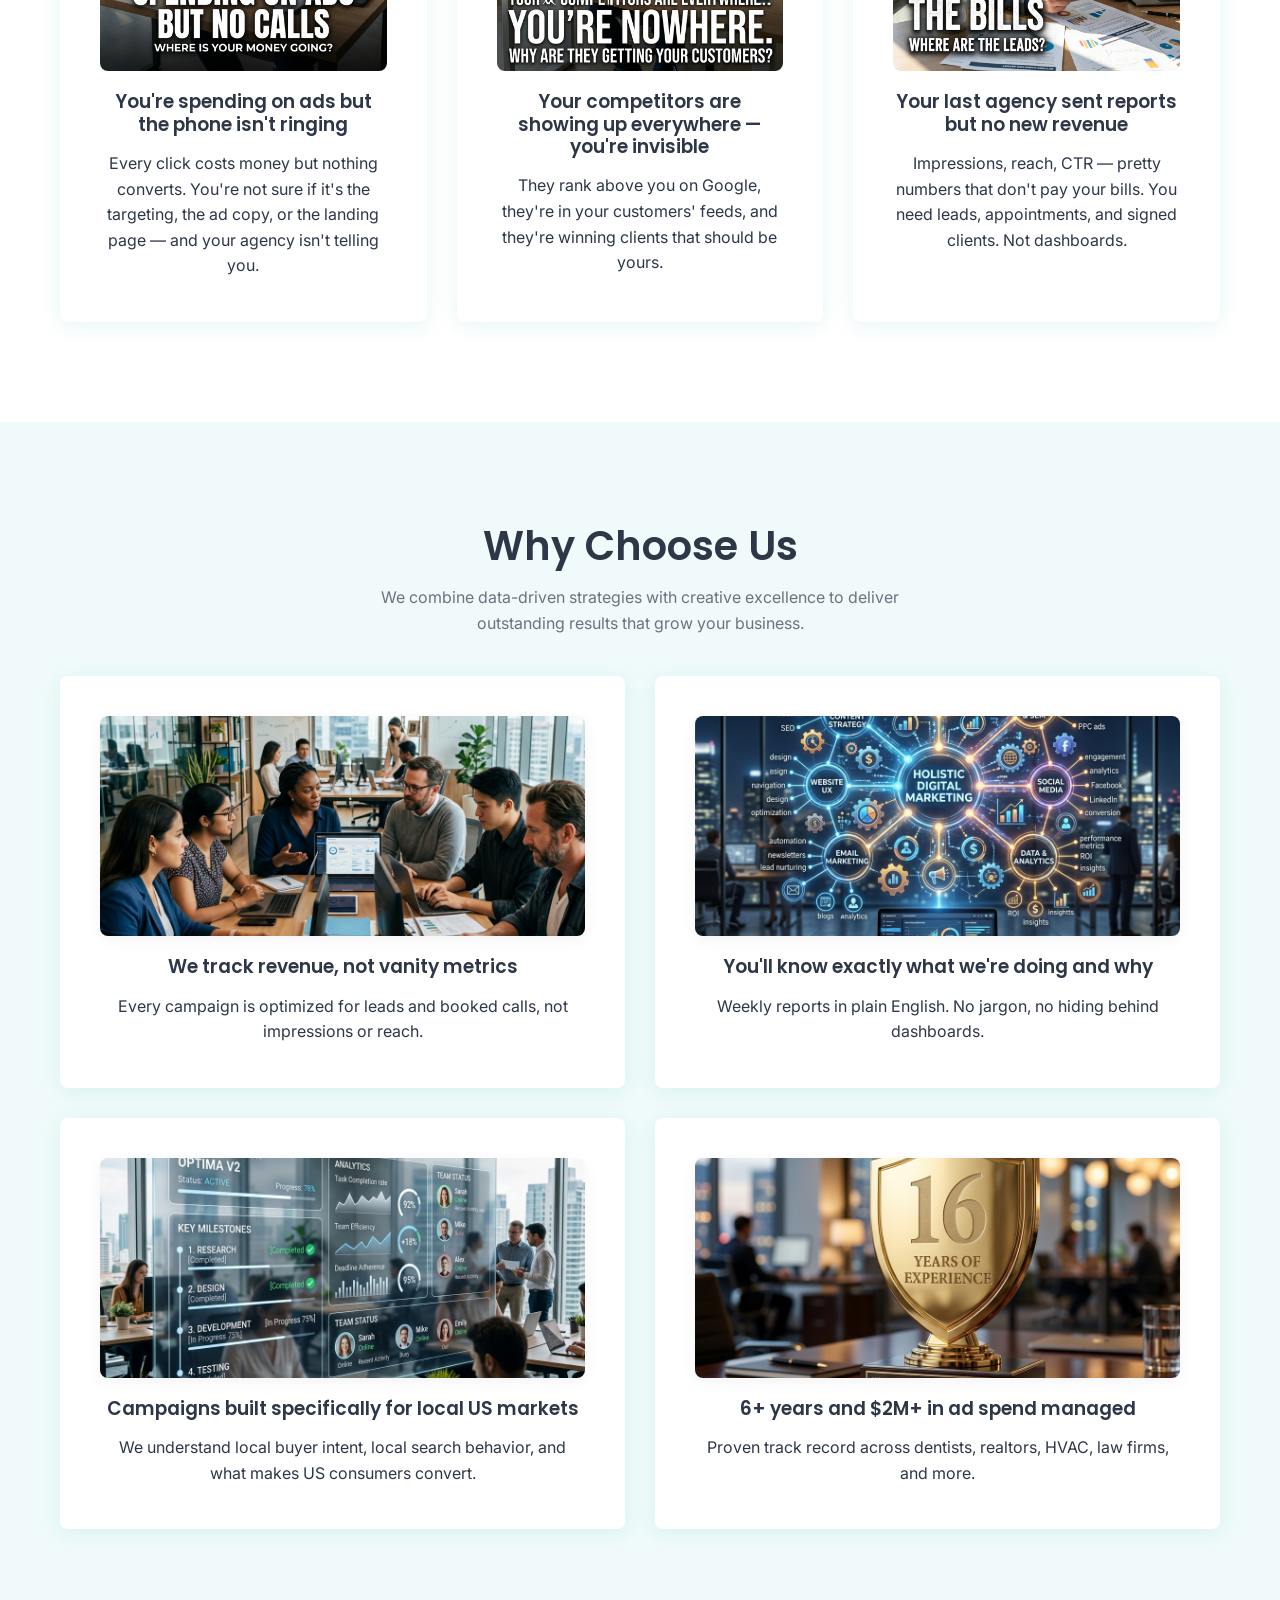
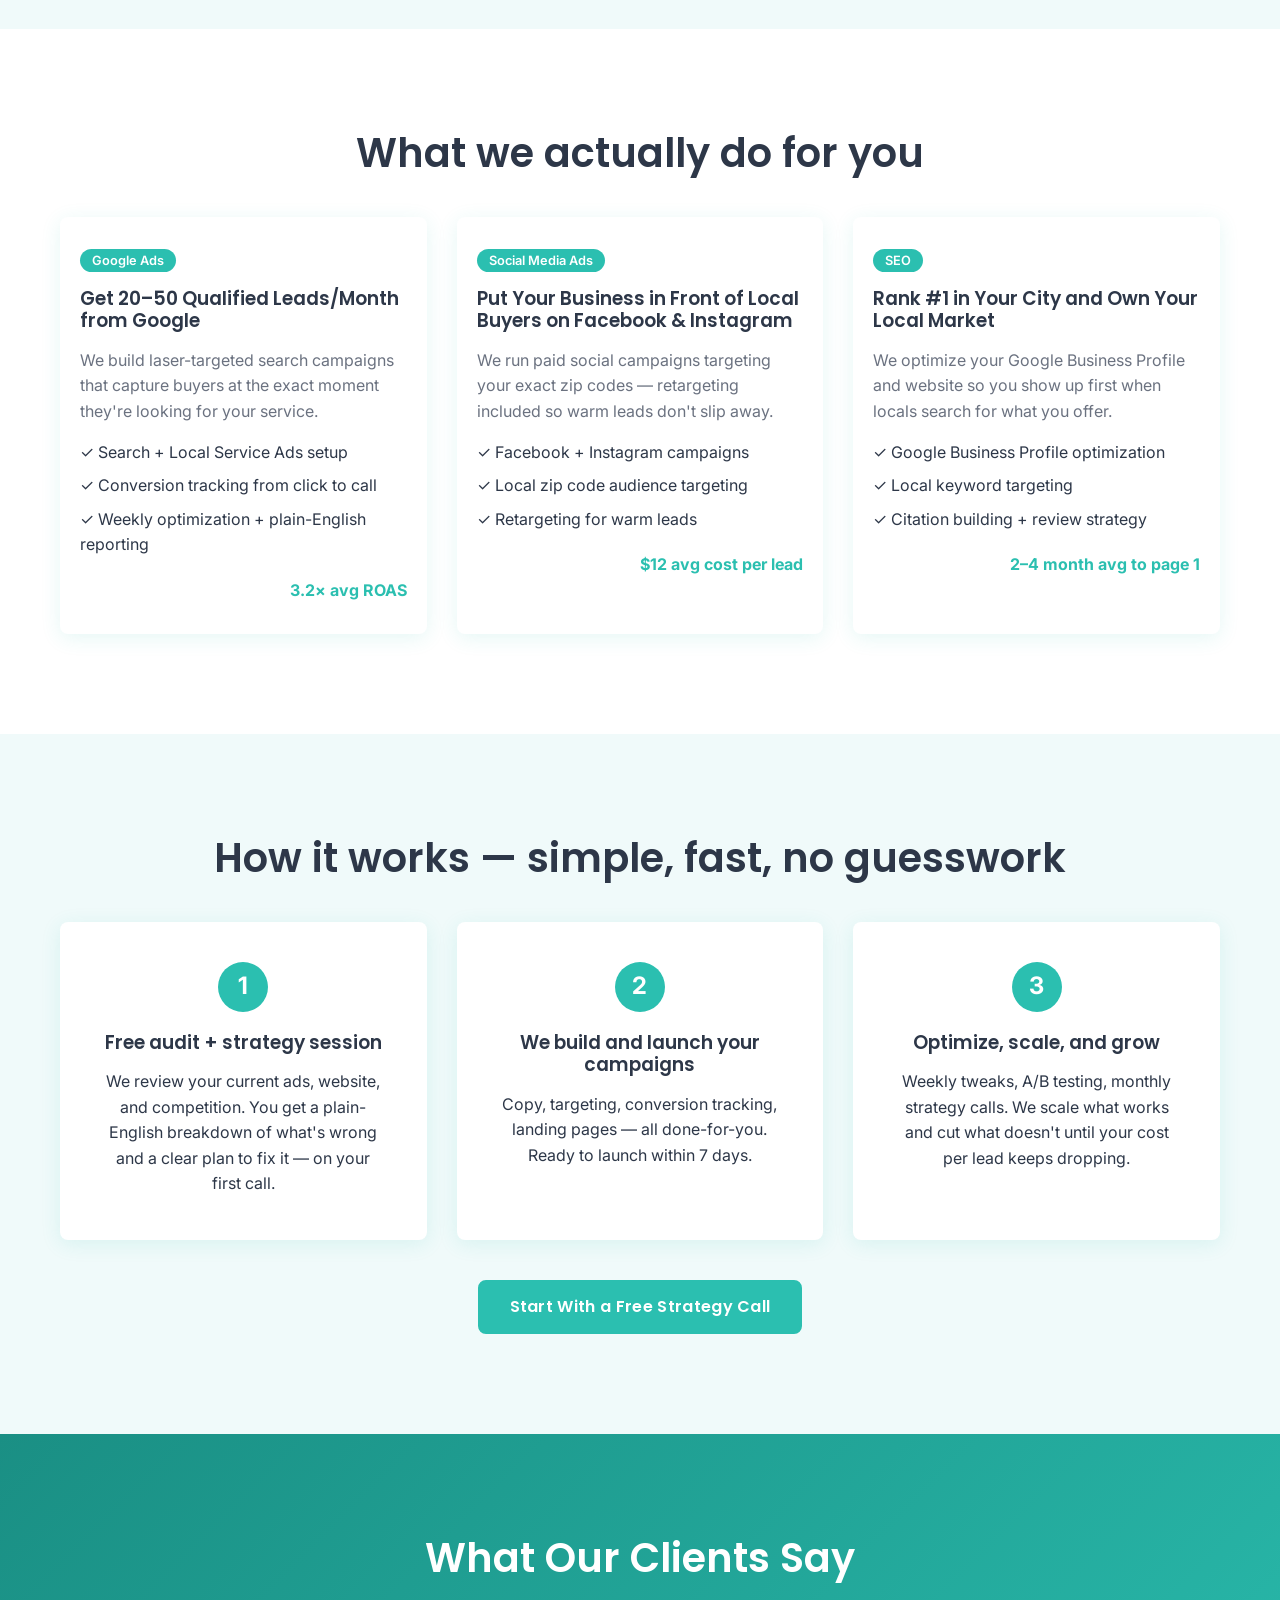
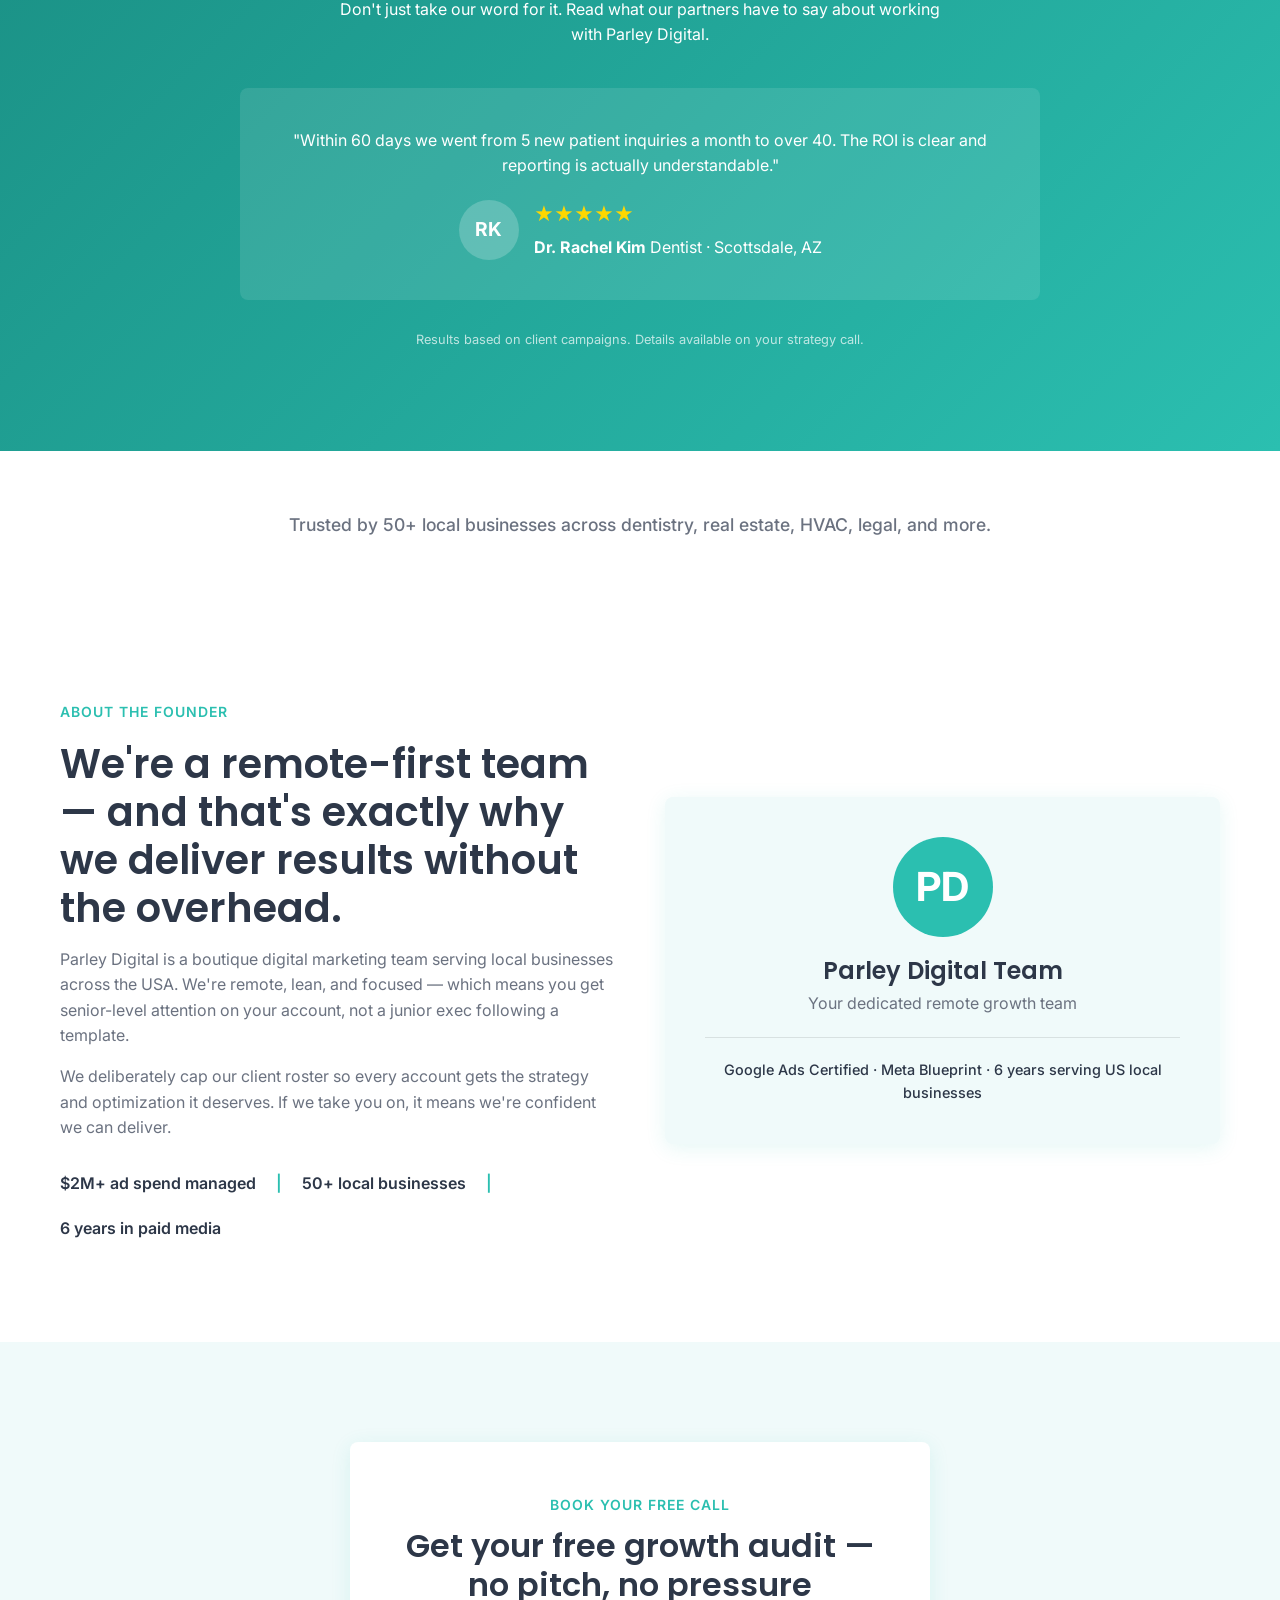
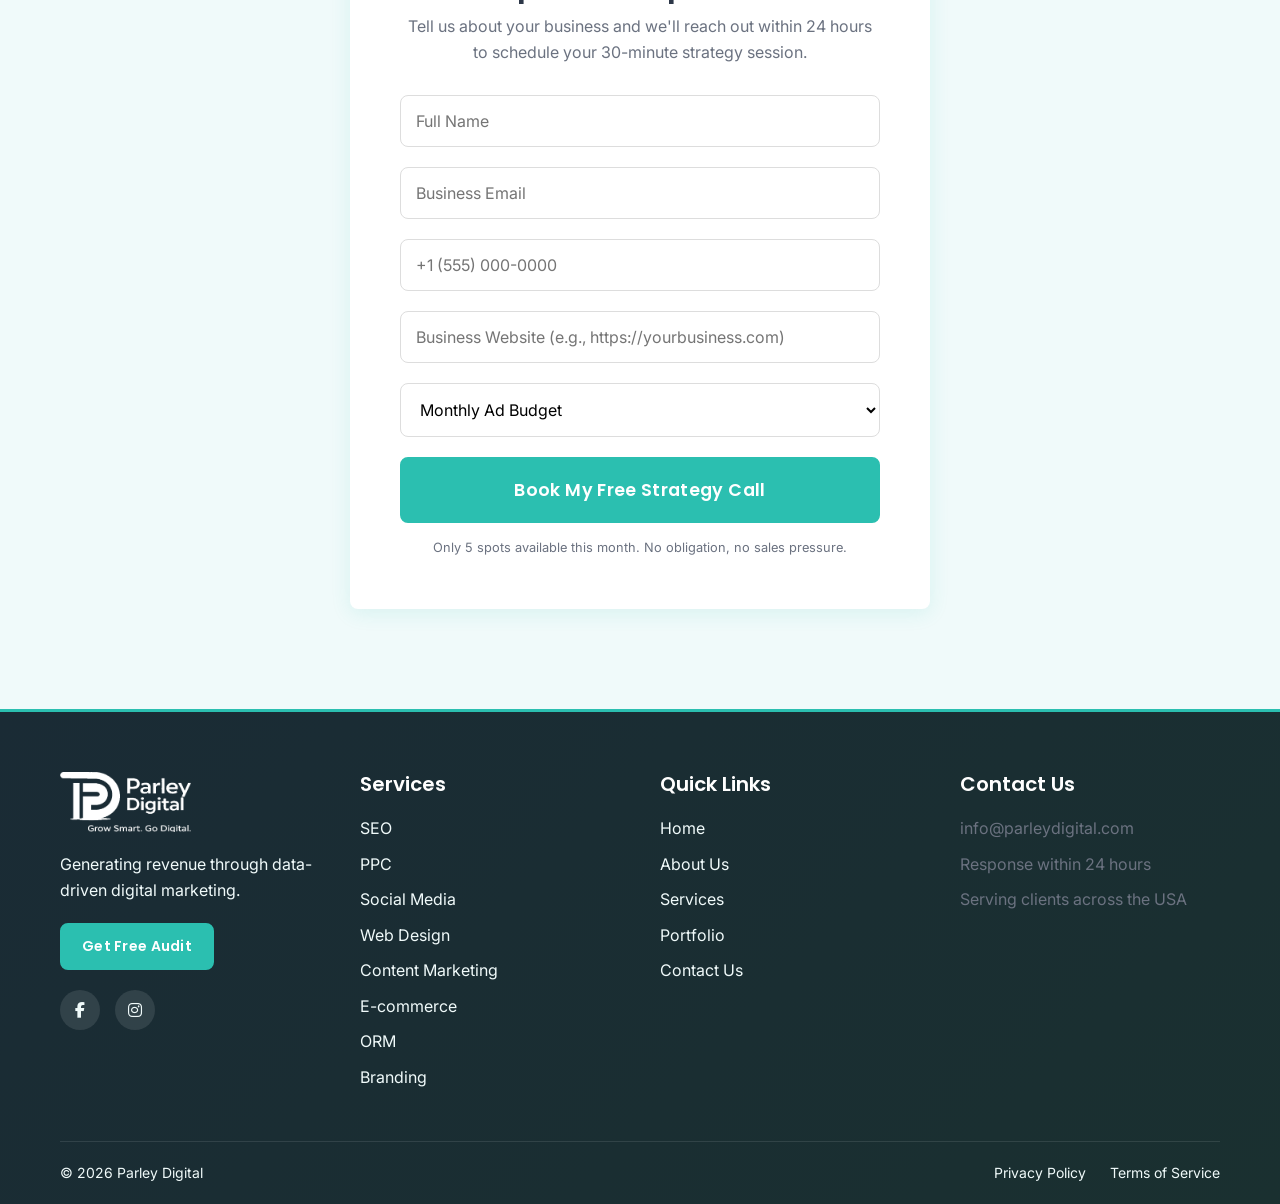
==== commit 4397c481: "integrated mail.js" ====
--- a/index.html
+++ b/index.html
@@ -80,6 +80,7 @@
         <div class="nav-links">
           <ul>
             <li><a href="index.html">Home</a></li>
+            <li><a href="about.html">About Us</a></li>
             <li><a href="services.html">Services</a></li>
             <li><a href="portfolio.html">Portfolio</a></li>
             <li><a href="contact.html">Contact Us</a></li>
@@ -356,18 +357,21 @@
             <h2 style="font-size: 2rem; margin: 10px 0;">Get your free growth audit — no pitch, no pressure</h2>
             <p style="color: var(--color-gray);">Tell us about your business and we'll reach out within 24 hours to schedule your 30-minute strategy session.</p>
           </div>
-          <form id="strategy-form" onsubmit="event.preventDefault(); document.getElementById('form-success').style.display='block'; this.style.display='none';">
+          <form id="strategy-form">
             <div style="margin-bottom: 20px;">
-              <input type="text" placeholder="Full Name" required style="width: 100%; padding: 15px; border: 1px solid #ddd; border-radius: var(--radius); font-family: var(--font-body); font-size: 1rem;">
+              <input type="text" name="name" placeholder="Full Name" required style="width: 100%; padding: 15px; border: 1px solid #ddd; border-radius: var(--radius); font-family: var(--font-body); font-size: 1rem;">
             </div>
             <div style="margin-bottom: 20px;">
-              <input type="email" placeholder="Business Email" required style="width: 100%; padding: 15px; border: 1px solid #ddd; border-radius: var(--radius); font-family: var(--font-body); font-size: 1rem;">
+              <input type="email" name="email" placeholder="Business Email" required style="width: 100%; padding: 15px; border: 1px solid #ddd; border-radius: var(--radius); font-family: var(--font-body); font-size: 1rem;">
             </div>
             <div style="margin-bottom: 20px;">
-              <input type="text" placeholder="Business Website (e.g., https://yourbusiness.com)" required style="width: 100%; padding: 15px; border: 1px solid #ddd; border-radius: var(--radius); font-family: var(--font-body); font-size: 1rem;">
+              <input type="tel" name="phone" placeholder="+1 (555) 000-0000" required style="width: 100%; padding: 15px; border: 1px solid #ddd; border-radius: var(--radius); font-family: var(--font-body); font-size: 1rem;">
             </div>
             <div style="margin-bottom: 20px;">
-              <select required style="width: 100%; padding: 15px; border: 1px solid #ddd; border-radius: var(--radius); font-family: var(--font-body); font-size: 1rem; appearance: auto; background: white;">
+              <input type="text" name="website" placeholder="Business Website (e.g., https://yourbusiness.com)" required style="width: 100%; padding: 15px; border: 1px solid #ddd; border-radius: var(--radius); font-family: var(--font-body); font-size: 1rem;">
+            </div>
+            <div style="margin-bottom: 20px;">
+              <select name="budget" required style="width: 100%; padding: 15px; border: 1px solid #ddd; border-radius: var(--radius); font-family: var(--font-body); font-size: 1rem; appearance: auto; background: white;">
                 <option value="" disabled selected>Monthly Ad Budget</option>
                 <option value="Not running ads yet">Not running ads yet</option>
                 <option value="Under $1,000/mo">Under $1,000/mo</option>
@@ -426,6 +430,7 @@
           <h3>Quick Links</h3>
           <ul>
             <li><a href="index.html">Home</a></li>
+            <li><a href="about.html">About Us</a></li>
             <li><a href="services.html">Services</a></li>
             <li><a href="portfolio.html">Portfolio</a></li>
             <li><a href="contact.html">Contact Us</a></li>
